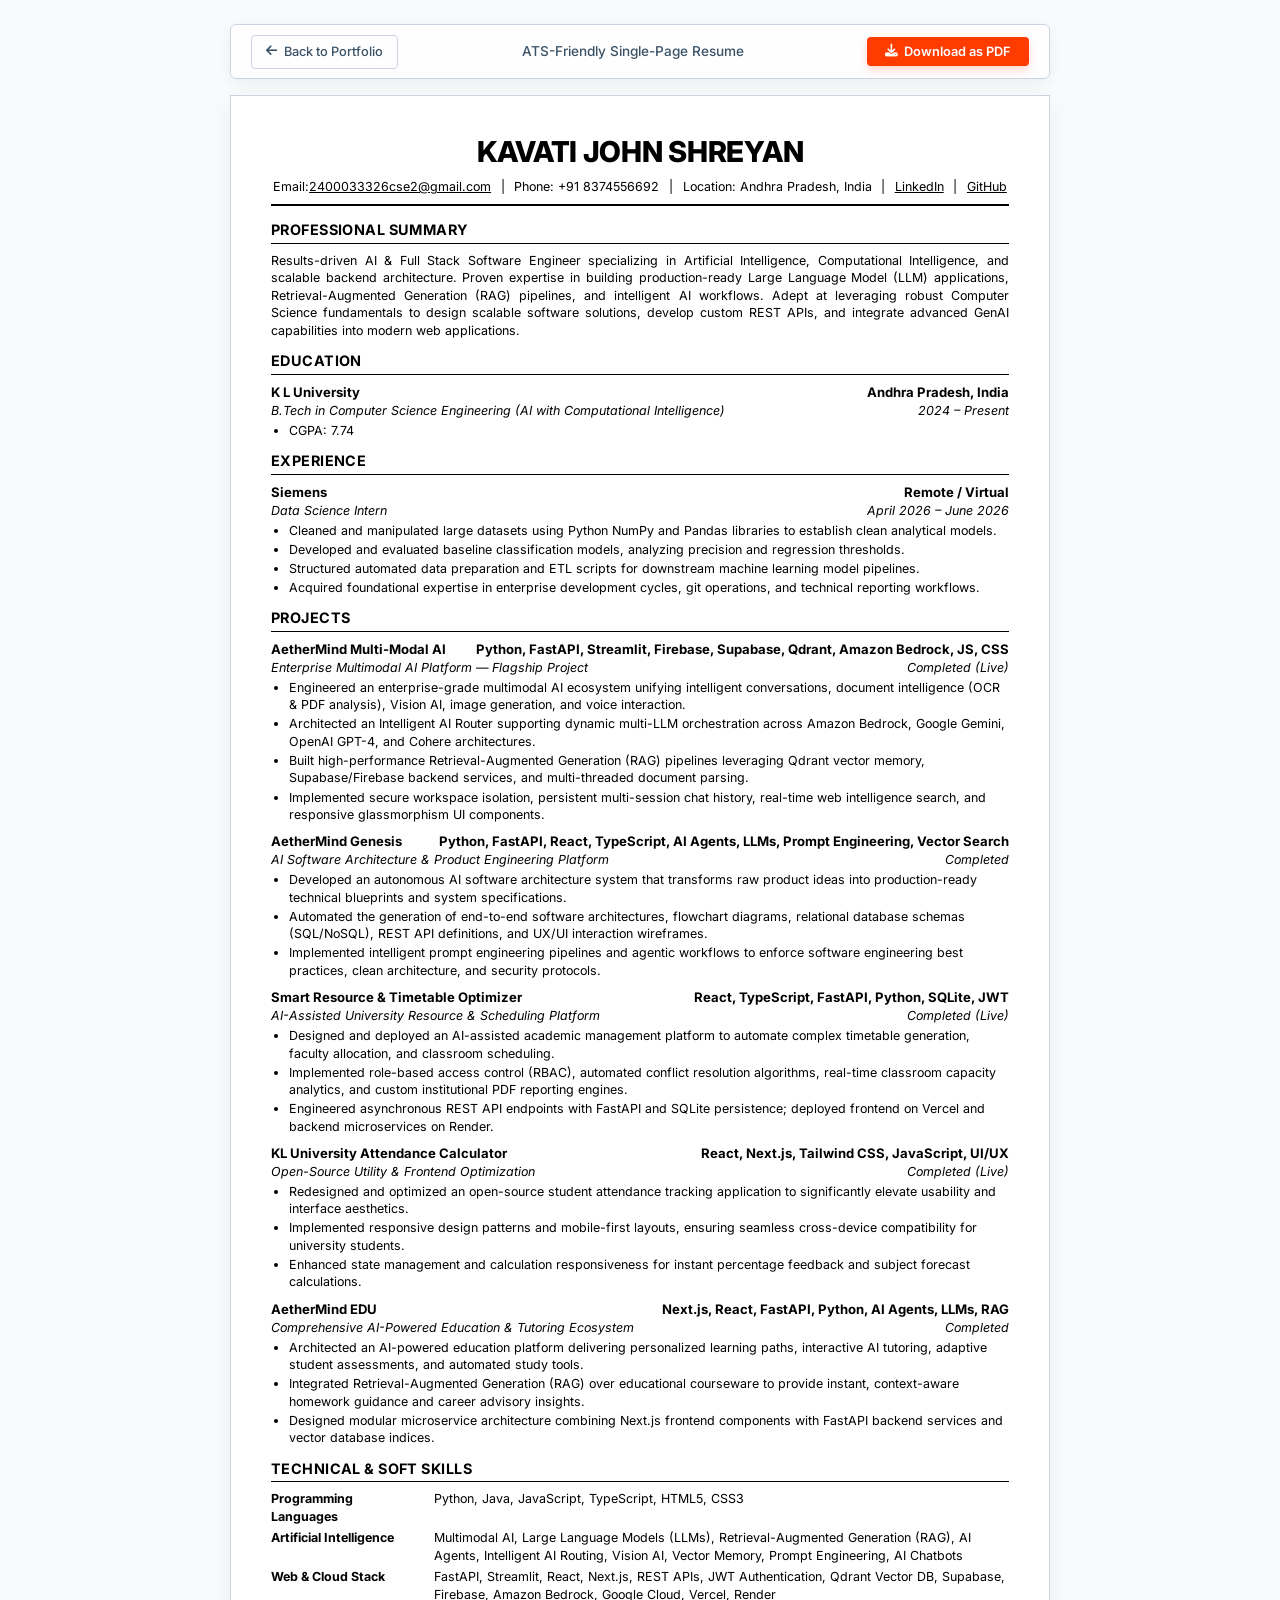
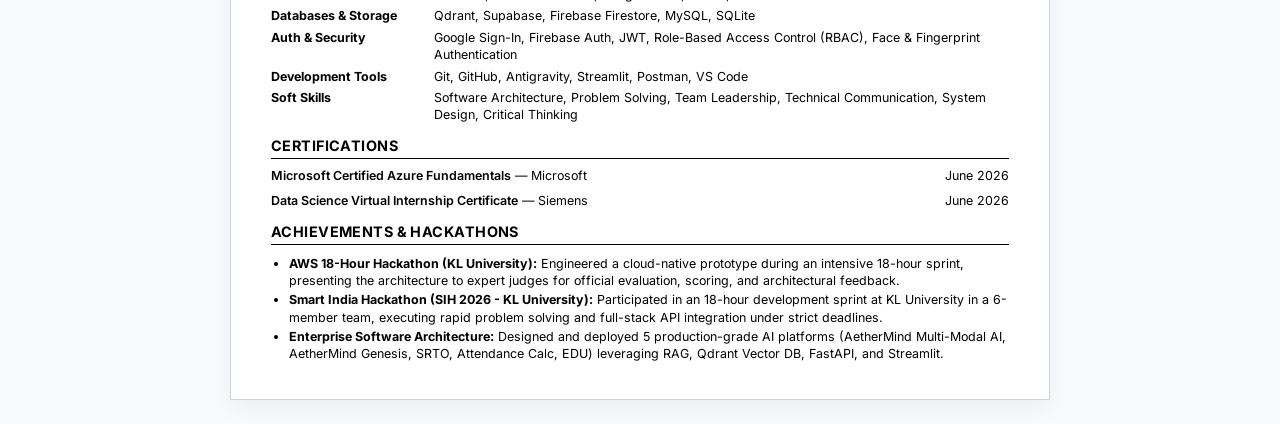
==== resume.html @ 4d6902eb "fix: clarify SIH 2026 18-hour hackathon location as KL University" ====
<!DOCTYPE html>
<html lang="en">
<head>
    <meta charset="UTF-8">
    <meta name="viewport" content="width=device-width, initial-scale=1.0">
    <title>Kavati John Shreyan - Resume</title>
    <!-- Google Fonts: Inter for clean professional typography -->
    <link rel="preconnect" href="https://fonts.googleapis.com">
    <link rel="preconnect" href="https://fonts.gstatic.com" crossorigin>
    <link href="https://fonts.googleapis.com/css2?family=Inter:wght@300;400;500;600;700;800&display=swap" rel="stylesheet">
    <!-- FontAwesome for icons in screen UI -->
    <link rel="stylesheet" href="https://cdnjs.cloudflare.com/ajax/libs/font-awesome/6.4.0/css/all.min.css">
    
    <style>
        :root {
            --primary-color: #000000;
            --secondary-color: #000000;
            --accent-color: #000000;
            --text-color: #000000;
            --border-color: #000000;
            --body-bg: #f8fafc;
            --resume-bg: #ffffff;
        }

        * {
            box-sizing: border-box;
            margin: 0;
            padding: 0;
        }

        body {
            font-family: 'Inter', -apple-system, BlinkMacSystemFont, "Segoe UI", Helvetica, Arial, sans-serif;
            background-color: var(--body-bg);
            color: var(--text-color);
            line-height: 1.4;
            padding: 1.5rem 1rem;
            display: flex;
            flex-direction: column;
            align-items: center;
        }

        /* Floating Controls Header */
        .controls {
            width: 100%;
            max-width: 820px;
            display: flex;
            justify-content: space-between;
            align-items: center;
            margin-bottom: 1rem;
            padding: 0.6rem 1.25rem;
            background: rgba(255, 255, 255, 0.8);
            backdrop-filter: blur(8px);
            border: 1px solid #cbd5e1;
            border-radius: 6px;
            box-shadow: 0 4px 15px rgba(0,0,0,0.05);
        }

        .controls-text {
            font-size: 0.85rem;
            font-weight: 500;
            color: #3b5266;
        }

        .btn-print {
            padding: 0.45rem 1.1rem;
            font-family: 'Inter', sans-serif;
            font-size: 0.8rem;
            font-weight: 600;
            color: #ffffff;
            background-color: #ff3c00; /* Orange highlight for UI action */
            border: none;
            border-radius: 4px;
            cursor: pointer;
            display: inline-flex;
            align-items: center;
            gap: 0.4rem;
            transition: all 0.2s ease;
            box-shadow: 0 4px 8px rgba(255, 60, 0, 0.2);
        }

        .btn-print:hover {
            background-color: #d62400;
            transform: translateY(-1px);
        }

        .btn-back {
            padding: 0.45rem 0.9rem;
            font-family: 'Inter', sans-serif;
            font-size: 0.8rem;
            font-weight: 500;
            color: #3b5266;
            background: transparent;
            border: 1px solid #cbd5e1;
            border-radius: 4px;
            text-decoration: none;
            display: inline-flex;
            align-items: center;
            gap: 0.4rem;
            transition: all 0.2s ease;
        }

        .btn-back:hover {
            background-color: #f1f5f9;
        }

        /* Resume A4 Sheet Layout */
        .resume-page {
            width: 100%;
            max-width: 820px;
            background: var(--resume-bg);
            padding: 2.25rem 2.5rem;
            border: 1px solid #cbd5e1;
            box-shadow: 0 8px 25px rgba(0,0,0,0.05);
            display: flex;
            flex-direction: column;
            gap: 0.75rem;
        }

        /* Header section */
        header {
            text-align: center;
            border-bottom: 2px solid var(--primary-color);
            padding-bottom: 0.5rem;
            margin-bottom: 0.15rem;
        }

        h1 {
            font-size: 1.8rem;
            font-weight: 800;
            color: var(--primary-color);
            letter-spacing: -0.01em;
            margin-bottom: 0.35rem;
            text-transform: uppercase;
        }

        .contact-info {
            display: flex;
            flex-wrap: wrap;
            justify-content: center;
            align-items: center;
            gap: 0.4rem 0.6rem;
            font-size: 0.78rem;
            color: var(--secondary-color);
            font-weight: 400;
        }

        .contact-info span {
            display: inline-flex;
            align-items: center;
        }

        .contact-info a {
            color: inherit;
            text-decoration: underline;
        }

        .contact-info a:hover {
            color: #000000;
        }

        /* Section Layout */
        .resume-section {
            display: flex;
            flex-direction: column;
            gap: 0.3rem;
        }

        h2 {
            font-size: 0.9rem;
            font-weight: 700;
            color: var(--primary-color);
            text-transform: uppercase;
            letter-spacing: 0.03em;
            border-bottom: 1px solid var(--border-color);
            padding-bottom: 0.15rem;
            margin-bottom: 0.2rem;
        }

        p.summary-text {
            font-size: 0.78rem;
            color: var(--text-color);
            text-align: justify;
        }

        /* Lists and Timeline Grids */
        .item-row {
            display: flex;
            flex-direction: column;
            gap: 0.05rem;
            margin-bottom: 0.25rem;
        }

        .item-row:last-child {
            margin-bottom: 0;
        }

        .item-header {
            display: flex;
            justify-content: space-between;
            font-size: 0.82rem;
            font-weight: 700;
            color: var(--primary-color);
        }

        .item-subheader {
            display: flex;
            justify-content: space-between;
            font-size: 0.78rem;
            font-style: italic;
            color: var(--secondary-color);
        }

        ul.item-bullets {
            margin-left: 1.1rem;
            font-size: 0.78rem;
            color: var(--text-color);
            display: flex;
            flex-direction: column;
            gap: 0.1rem;
            margin-top: 0.1rem;
        }

        /* Skills Grid Layout */
        .skills-table {
            display: grid;
            grid-template-columns: 150px 1fr;
            gap: 0.25rem 0.8rem;
            font-size: 0.78rem;
        }

        .skills-category {
            font-weight: 700;
            color: var(--primary-color);
        }

        .skills-list {
            color: var(--text-color);
        }

        /* Certifications & Achievements list */
        .cert-row {
            display: flex;
            justify-content: space-between;
            font-size: 0.78rem;
            margin-bottom: 0.15rem;
        }

        .cert-row:last-child {
            margin-bottom: 0;
        }

        .cert-name {
            font-weight: 600;
            color: var(--primary-color);
        }

        .cert-org {
            color: var(--secondary-color);
        }

        /* Media Queries for Print (forces standard document rules) */
        @media print {
            body {
                background: #ffffff;
                color: #000000;
                padding: 0;
                margin: 0;
            }
            .controls {
                display: none !important;
            }
            .resume-page {
                border: none !important;
                box-shadow: none !important;
                padding: 0 !important;
                width: 100% !important;
                max-width: 100% !important;
                min-height: auto !important;
                background: transparent !important;
            }
            :root {
                --primary-color: #000000;
                --secondary-color: #000000;
                --text-color: #000000;
                --border-color: #000000;
            }
            a {
                text-decoration: underline !important;
                color: #000000 !important;
            }
        }
    </style>
</head>
<body>

    <!-- Floating action controls -->
    <div class="controls">
        <a href="./index.html" class="btn-back"><i class="fa-solid fa-arrow-left"></i> Back to Portfolio</a>
        <span class="controls-text">ATS-Friendly Single-Page Resume</span>
        <button onclick="window.print()" class="btn-print"><i class="fa-solid fa-download"></i> Download as PDF</button>
    </div>

    <!-- Printable Resume Page -->
    <div class="resume-page">
        <!-- 1. Header Section -->
        <header>
            <h1>Kavati John Shreyan</h1>
            <div class="contact-info">
                <span>Email: <a href="mailto:2400033326cse2@gmail.com">2400033326cse2@gmail.com</a></span>
                <span>|</span>
                <span>Phone: +91 8374556692</span>
                <span>|</span>
                <span>Location: Andhra Pradesh, India</span>
                <span>|</span>
                <span><a href="https://linkedin.com/in/kavati-john-shreyan-956a35366" target="_blank">LinkedIn</a></span>
                <span>|</span>
                <span><a href="https://github.com/KAVATIJOHNSHREYAN" target="_blank">GitHub</a></span>
            </div>
        </header>

        <!-- 2. Professional Summary -->
        <section class="resume-section">
            <h2>Professional Summary</h2>
            <p class="summary-text">
                Results-driven AI & Full Stack Software Engineer specializing in Artificial Intelligence, Computational Intelligence, and scalable backend architecture. Proven expertise in building production-ready Large Language Model (LLM) applications, Retrieval-Augmented Generation (RAG) pipelines, and intelligent AI workflows. Adept at leveraging robust Computer Science fundamentals to design scalable software solutions, develop custom REST APIs, and integrate advanced GenAI capabilities into modern web applications.
            </p>
        </section>

        <!-- 3. Education Section -->
        <section class="resume-section">
            <h2>Education</h2>
            <div class="item-row">
                <div class="item-header">
                    <span>K L University</span>
                    <span>Andhra Pradesh, India</span>
                </div>
                <div class="item-subheader">
                    <span>B.Tech in Computer Science Engineering (AI with Computational Intelligence)</span>
                    <span>2024 – Present</span>
                </div>
                <ul class="item-bullets">
                    <li>CGPA: 7.74</li>
                </ul>
            </div>
        </section>

        <!-- 4. Experience Section -->
        <section class="resume-section">
            <h2>Experience</h2>
            <div class="item-row">
                <div class="item-header">
                    <span>Siemens</span>
                    <span>Remote / Virtual</span>
                </div>
                <div class="item-subheader">
                    <span>Data Science Intern</span>
                    <span>April 2026 – June 2026</span>
                </div>
                <ul class="item-bullets">
                    <li>Cleaned and manipulated large datasets using Python NumPy and Pandas libraries to establish clean analytical models.</li>
                    <li>Developed and evaluated baseline classification models, analyzing precision and regression thresholds.</li>
                    <li>Structured automated data preparation and ETL scripts for downstream machine learning model pipelines.</li>
                    <li>Acquired foundational expertise in enterprise development cycles, git operations, and technical reporting workflows.</li>
                </ul>
            </div>
        </section>

        <!-- 5. Projects Section -->
        <section class="resume-section">
            <h2>Projects</h2>
            
            <div class="item-row">
                <div class="item-header">
                    <span>AetherMind Multi-Modal AI</span>
                    <span>Python, FastAPI, Streamlit, Firebase, Supabase, Qdrant, Amazon Bedrock, JS, CSS</span>
                </div>
                <div class="item-subheader">
                    <span>Enterprise Multimodal AI Platform — Flagship Project</span>
                    <span>Completed (Live)</span>
                </div>
                <ul class="item-bullets">
                    <li>Engineered an enterprise-grade multimodal AI ecosystem unifying intelligent conversations, document intelligence (OCR & PDF analysis), Vision AI, image generation, and voice interaction.</li>
                    <li>Architected an Intelligent AI Router supporting dynamic multi-LLM orchestration across Amazon Bedrock, Google Gemini, OpenAI GPT-4, and Cohere architectures.</li>
                    <li>Built high-performance Retrieval-Augmented Generation (RAG) pipelines leveraging Qdrant vector memory, Supabase/Firebase backend services, and multi-threaded document parsing.</li>
                    <li>Implemented secure workspace isolation, persistent multi-session chat history, real-time web intelligence search, and responsive glassmorphism UI components.</li>
                </ul>
            </div>

            <div class="item-row">
                <div class="item-header">
                    <span>AetherMind Genesis</span>
                    <span>Python, FastAPI, React, TypeScript, AI Agents, LLMs, Prompt Engineering, Vector Search</span>
                </div>
                <div class="item-subheader">
                    <span>AI Software Architecture & Product Engineering Platform</span>
                    <span>Completed</span>
                </div>
                <ul class="item-bullets">
                    <li>Developed an autonomous AI software architecture system that transforms raw product ideas into production-ready technical blueprints and system specifications.</li>
                    <li>Automated the generation of end-to-end software architectures, flowchart diagrams, relational database schemas (SQL/NoSQL), REST API definitions, and UX/UI interaction wireframes.</li>
                    <li>Implemented intelligent prompt engineering pipelines and agentic workflows to enforce software engineering best practices, clean architecture, and security protocols.</li>
                </ul>
            </div>

            <div class="item-row">
                <div class="item-header">
                    <span>Smart Resource & Timetable Optimizer</span>
                    <span>React, TypeScript, FastAPI, Python, SQLite, JWT</span>
                </div>
                <div class="item-subheader">
                    <span>AI-Assisted University Resource & Scheduling Platform</span>
                    <span>Completed (Live)</span>
                </div>
                <ul class="item-bullets">
                    <li>Designed and deployed an AI-assisted academic management platform to automate complex timetable generation, faculty allocation, and classroom scheduling.</li>
                    <li>Implemented role-based access control (RBAC), automated conflict resolution algorithms, real-time classroom capacity analytics, and custom institutional PDF reporting engines.</li>
                    <li>Engineered asynchronous REST API endpoints with FastAPI and SQLite persistence; deployed frontend on Vercel and backend microservices on Render.</li>
                </ul>
            </div>

            <div class="item-row">
                <div class="item-header">
                    <span>KL University Attendance Calculator</span>
                    <span>React, Next.js, Tailwind CSS, JavaScript, UI/UX</span>
                </div>
                <div class="item-subheader">
                    <span>Open-Source Utility & Frontend Optimization</span>
                    <span>Completed (Live)</span>
                </div>
                <ul class="item-bullets">
                    <li>Redesigned and optimized an open-source student attendance tracking application to significantly elevate usability and interface aesthetics.</li>
                    <li>Implemented responsive design patterns and mobile-first layouts, ensuring seamless cross-device compatibility for university students.</li>
                    <li>Enhanced state management and calculation responsiveness for instant percentage feedback and subject forecast calculations.</li>
                </ul>
            </div>

            <div class="item-row">
                <div class="item-header">
                    <span>AetherMind EDU</span>
                    <span>Next.js, React, FastAPI, Python, AI Agents, LLMs, RAG</span>
                </div>
                <div class="item-subheader">
                    <span>Comprehensive AI-Powered Education & Tutoring Ecosystem</span>
                    <span>Completed</span>
                </div>
                <ul class="item-bullets">
                    <li>Architected an AI-powered education platform delivering personalized learning paths, interactive AI tutoring, adaptive student assessments, and automated study tools.</li>
                    <li>Integrated Retrieval-Augmented Generation (RAG) over educational courseware to provide instant, context-aware homework guidance and career advisory insights.</li>
                    <li>Designed modular microservice architecture combining Next.js frontend components with FastAPI backend services and vector database indices.</li>
                </ul>
            </div>

        </section>
        <!-- 6. Technical & Soft Skills Section -->
        <section class="resume-section">
            <h2>Technical & Soft Skills</h2>
            <div class="skills-table">
                <div class="skills-category">Programming Languages</div>
                <div class="skills-list">Python, Java, JavaScript, TypeScript, HTML5, CSS3</div>
                
                <div class="skills-category">Artificial Intelligence</div>
                <div class="skills-list">Multimodal AI, Large Language Models (LLMs), Retrieval-Augmented Generation (RAG), AI Agents, Intelligent AI Routing, Vision AI, Vector Memory, Prompt Engineering, AI Chatbots</div>
                
                <div class="skills-category">Web & Cloud Stack</div>
                <div class="skills-list">FastAPI, Streamlit, React, Next.js, REST APIs, JWT Authentication, Qdrant Vector DB, Supabase, Firebase, Amazon Bedrock, Google Cloud, Vercel, Render</div>
                
                <div class="skills-category">Databases & Storage</div>
                <div class="skills-list">Qdrant, Supabase, Firebase Firestore, MySQL, SQLite</div>
                
                <div class="skills-category">Auth & Security</div>
                <div class="skills-list">Google Sign-In, Firebase Auth, JWT, Role-Based Access Control (RBAC), Face & Fingerprint Authentication</div>
                
                <div class="skills-category">Development Tools</div>
                <div class="skills-list">Git, GitHub, Antigravity, Streamlit, Postman, VS Code</div>

                <div class="skills-category">Soft Skills</div>
                <div class="skills-list">Software Architecture, Problem Solving, Team Leadership, Technical Communication, System Design, Critical Thinking</div>
            </div>
        </section>
        <!-- 7. Certifications Section -->
        <section class="resume-section">
            <h2>Certifications</h2>
            
            <div class="cert-row">
                <div>
                    <span class="cert-name">Microsoft Certified Azure Fundamentals</span>
                    <span class="cert-org">— Microsoft</span>
                </div>
                <span>June 2026</span>
            </div>

            <div class="cert-row">
                <div>
                    <span class="cert-name">Data Science Virtual Internship Certificate</span>
                    <span class="cert-org">— Siemens</span>
                </div>
                <span>June 2026</span>
            </div>
        </section>

        <!-- 8. Achievements Section -->
        <section class="resume-section">
            <h2>Achievements & Hackathons</h2>
            <ul class="item-bullets">
                <li><strong>AWS 18-Hour Hackathon (KL University):</strong> Engineered a cloud-native prototype during an intensive 18-hour sprint, presenting the architecture to expert judges for official evaluation, scoring, and architectural feedback.</li>
                <li><strong>Smart India Hackathon (SIH 2026 - KL University):</strong> Participated in an 18-hour development sprint at KL University in a 6-member team, executing rapid problem solving and full-stack API integration under strict deadlines.</li>
                <li><strong>Enterprise Software Architecture:</strong> Designed and deployed 5 production-grade AI platforms (AetherMind Multi-Modal AI, AetherMind Genesis, SRTO, Attendance Calc, EDU) leveraging RAG, Qdrant Vector DB, FastAPI, and Streamlit.</li>
            </ul>
        </section>
    </div>

</body>
</html>
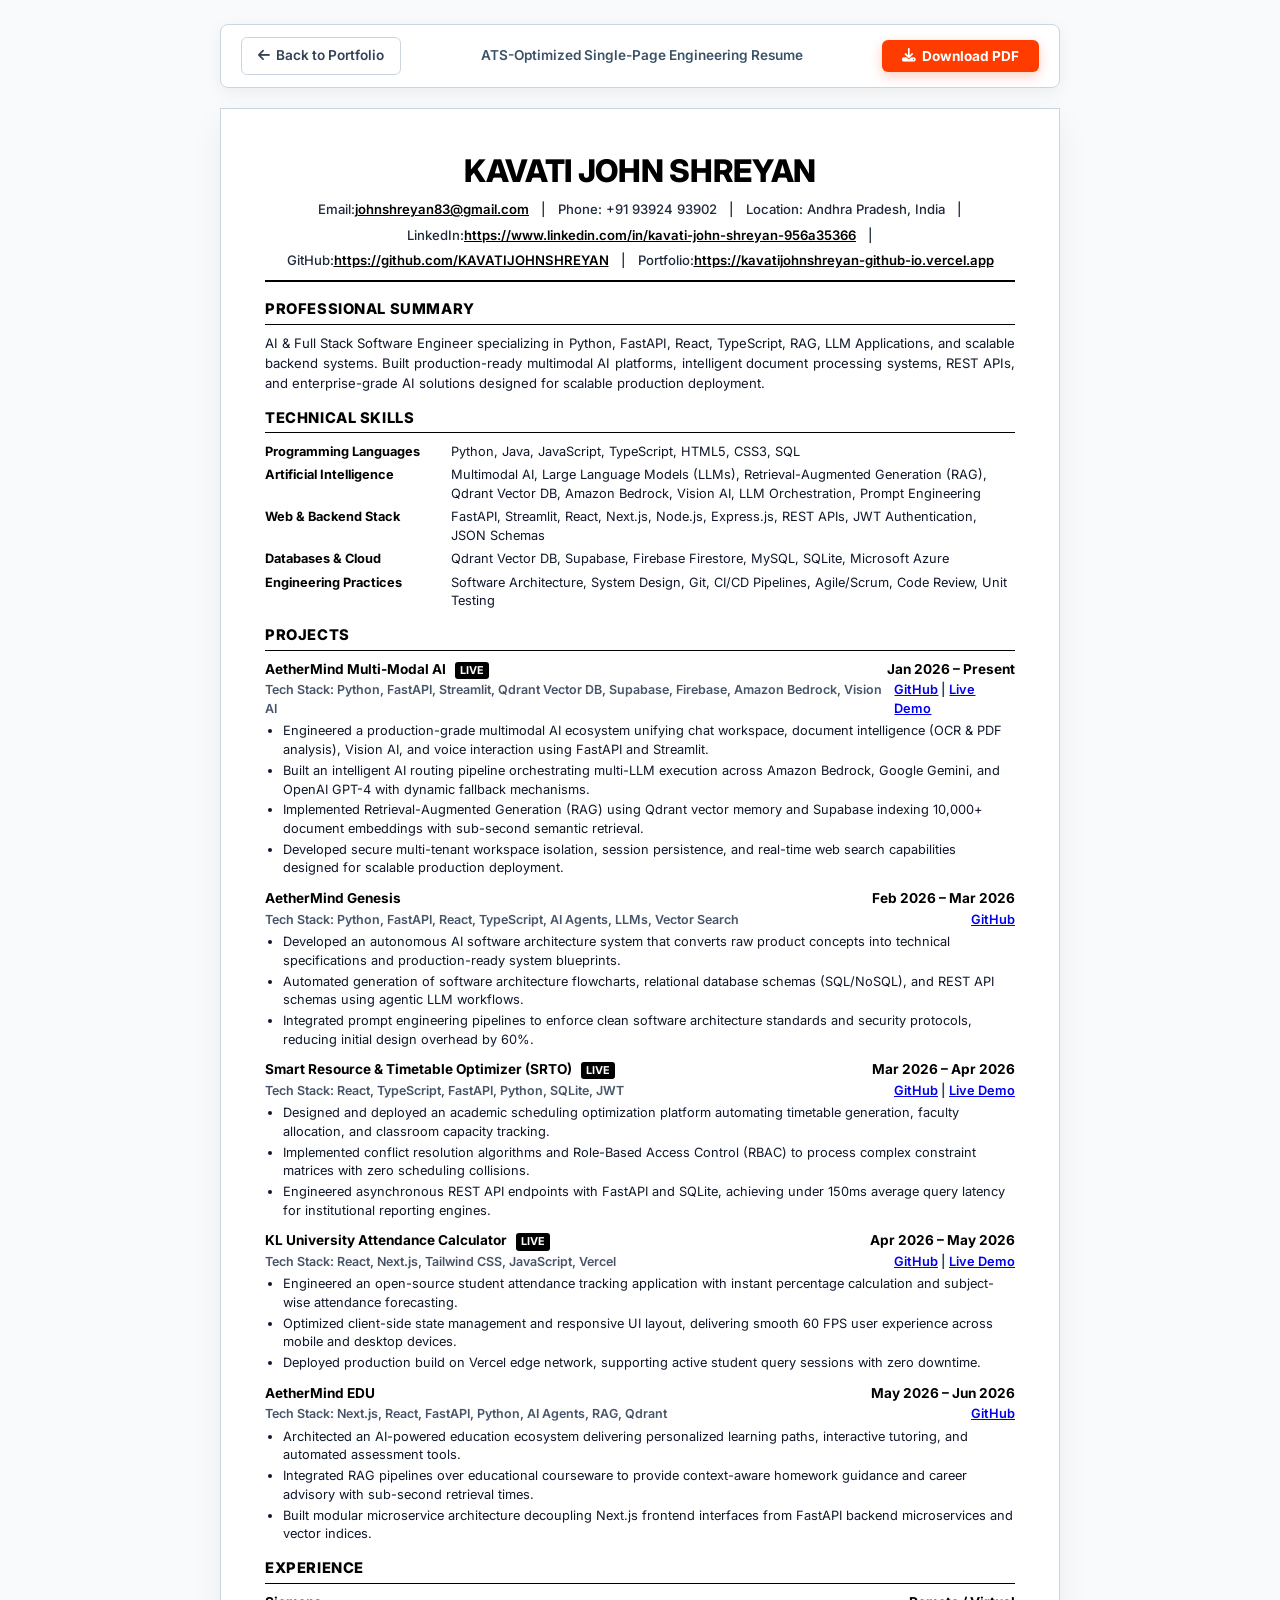
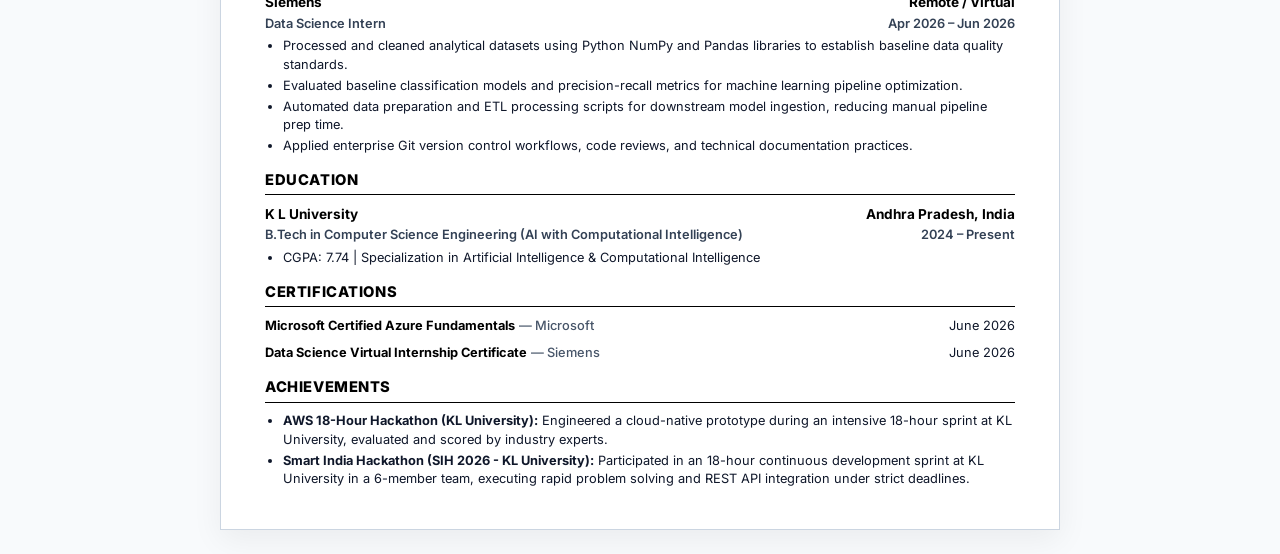
==== commit dc2460f1: "feat: transform resume to world-class ATS-optimized AI/Software Engineer resume and update email to " ====
--- a/resume.html
+++ b/resume.html
@@ -3,23 +3,23 @@
 <head>
     <meta charset="UTF-8">
     <meta name="viewport" content="width=device-width, initial-scale=1.0">
-    <title>Kavati John Shreyan - Resume</title>
+    <title>Kavati John Shreyan - ATS Resume</title>
     <!-- Google Fonts: Inter for clean professional typography -->
     <link rel="preconnect" href="https://fonts.googleapis.com">
     <link rel="preconnect" href="https://fonts.gstatic.com" crossorigin>
     <link href="https://fonts.googleapis.com/css2?family=Inter:wght@300;400;500;600;700;800&display=swap" rel="stylesheet">
-    <!-- FontAwesome for icons in screen UI -->
+    <!-- FontAwesome for icons in UI controls -->
     <link rel="stylesheet" href="https://cdnjs.cloudflare.com/ajax/libs/font-awesome/6.4.0/css/all.min.css">
     
     <style>
         :root {
             --primary-color: #000000;
-            --secondary-color: #000000;
-            --accent-color: #000000;
-            --text-color: #000000;
-            --border-color: #000000;
+            --secondary-color: #1e293b;
+            --text-color: #0f172a;
+            --border-color: #cbd5e1;
             --body-bg: #f8fafc;
             --resume-bg: #ffffff;
+            --accent-orange: #ff3c00;
         }
 
         * {
@@ -29,10 +29,10 @@
         }
 
         body {
-            font-family: 'Inter', -apple-system, BlinkMacSystemFont, "Segoe UI", Helvetica, Arial, sans-serif;
+            font-family: 'Inter', -apple-system, BlinkMacSystemFont, "Segoe UI", Roboto, Helvetica, Arial, sans-serif;
             background-color: var(--body-bg);
             color: var(--text-color);
-            line-height: 1.4;
+            line-height: 1.45;
             padding: 1.5rem 1rem;
             display: flex;
             flex-direction: column;
@@ -42,40 +42,40 @@
         /* Floating Controls Header */
         .controls {
             width: 100%;
-            max-width: 820px;
+            max-width: 840px;
             display: flex;
             justify-content: space-between;
             align-items: center;
-            margin-bottom: 1rem;
-            padding: 0.6rem 1.25rem;
-            background: rgba(255, 255, 255, 0.8);
-            backdrop-filter: blur(8px);
-            border: 1px solid #cbd5e1;
-            border-radius: 6px;
-            box-shadow: 0 4px 15px rgba(0,0,0,0.05);
+            margin-bottom: 1.25rem;
+            padding: 0.75rem 1.25rem;
+            background: rgba(255, 255, 255, 0.95);
+            backdrop-filter: blur(10px);
+            border: 1px solid var(--border-color);
+            border-radius: 8px;
+            box-shadow: 0 4px 15px rgba(0,0,0,0.06);
         }
 
         .controls-text {
             font-size: 0.85rem;
-            font-weight: 500;
+            font-weight: 600;
             color: #3b5266;
         }
 
         .btn-print {
-            padding: 0.45rem 1.1rem;
+            padding: 0.5rem 1.25rem;
             font-family: 'Inter', sans-serif;
-            font-size: 0.8rem;
-            font-weight: 600;
+            font-size: 0.85rem;
+            font-weight: 700;
             color: #ffffff;
-            background-color: #ff3c00; /* Orange highlight for UI action */
+            background-color: var(--accent-orange);
             border: none;
-            border-radius: 4px;
+            border-radius: 6px;
             cursor: pointer;
             display: inline-flex;
             align-items: center;
             gap: 0.4rem;
             transition: all 0.2s ease;
-            box-shadow: 0 4px 8px rgba(255, 60, 0, 0.2);
+            box-shadow: 0 4px 12px rgba(255, 60, 0, 0.25);
         }
 
         .btn-print:hover {
@@ -84,14 +84,14 @@
         }
 
         .btn-back {
-            padding: 0.45rem 0.9rem;
+            padding: 0.5rem 1rem;
             font-family: 'Inter', sans-serif;
-            font-size: 0.8rem;
-            font-weight: 500;
-            color: #3b5266;
+            font-size: 0.85rem;
+            font-weight: 600;
+            color: #334155;
             background: transparent;
-            border: 1px solid #cbd5e1;
-            border-radius: 4px;
+            border: 1px solid var(--border-color);
+            border-radius: 6px;
             text-decoration: none;
             display: inline-flex;
             align-items: center;
@@ -103,33 +103,33 @@
             background-color: #f1f5f9;
         }
 
-        /* Resume A4 Sheet Layout */
+        /* Printable A4 Resume Container */
         .resume-page {
             width: 100%;
-            max-width: 820px;
+            max-width: 840px;
             background: var(--resume-bg);
-            padding: 2.25rem 2.5rem;
-            border: 1px solid #cbd5e1;
-            box-shadow: 0 8px 25px rgba(0,0,0,0.05);
+            padding: 2.5rem 2.75rem;
+            border: 1px solid var(--border-color);
+            box-shadow: 0 10px 30px rgba(0,0,0,0.06);
             display: flex;
             flex-direction: column;
-            gap: 0.75rem;
-        }
-
-        /* Header section */
+            gap: 0.9rem;
+        }
+
+        /* Header Section */
         header {
             text-align: center;
             border-bottom: 2px solid var(--primary-color);
-            padding-bottom: 0.5rem;
-            margin-bottom: 0.15rem;
+            padding-bottom: 0.6rem;
+            margin-bottom: 0.2rem;
         }
 
         h1 {
-            font-size: 1.8rem;
+            font-size: 1.95rem;
             font-weight: 800;
             color: var(--primary-color);
             letter-spacing: -0.01em;
-            margin-bottom: 0.35rem;
+            margin-bottom: 0.4rem;
             text-transform: uppercase;
         }
 
@@ -138,10 +138,10 @@
             flex-wrap: wrap;
             justify-content: center;
             align-items: center;
-            gap: 0.4rem 0.6rem;
-            font-size: 0.78rem;
+            gap: 0.4rem 0.75rem;
+            font-size: 0.82rem;
             color: var(--secondary-color);
-            font-weight: 400;
+            font-weight: 500;
         }
 
         .contact-info span {
@@ -150,82 +150,112 @@
         }
 
         .contact-info a {
-            color: inherit;
+            color: #000000;
             text-decoration: underline;
+            font-weight: 600;
         }
 
         .contact-info a:hover {
-            color: #000000;
-        }
-
-        /* Section Layout */
+            color: var(--accent-orange);
+        }
+
+        /* Resume Sections Order:
+           1. Summary
+           2. Technical Skills
+           3. Projects
+           4. Experience
+           5. Education
+           6. Certifications
+           7. Achievements
+        */
         .resume-section {
             display: flex;
             flex-direction: column;
-            gap: 0.3rem;
+            gap: 0.35rem;
         }
 
         h2 {
-            font-size: 0.9rem;
+            font-size: 0.92rem;
+            font-weight: 800;
+            color: var(--primary-color);
+            text-transform: uppercase;
+            letter-spacing: 0.04em;
+            border-bottom: 1.5px solid #000000;
+            padding-bottom: 0.2rem;
+            margin-bottom: 0.25rem;
+        }
+
+        p.summary-text {
+            font-size: 0.82rem;
+            color: var(--text-color);
+            text-align: justify;
+            line-height: 1.5;
+        }
+
+        /* Item Rows & Headers */
+        .item-row {
+            display: flex;
+            flex-direction: column;
+            gap: 0.1rem;
+            margin-bottom: 0.35rem;
+        }
+
+        .item-row:last-child {
+            margin-bottom: 0;
+        }
+
+        .item-header {
+            display: flex;
+            justify-content: space-between;
+            align-items: baseline;
+            font-size: 0.85rem;
             font-weight: 700;
             color: var(--primary-color);
-            text-transform: uppercase;
-            letter-spacing: 0.03em;
-            border-bottom: 1px solid var(--border-color);
-            padding-bottom: 0.15rem;
-            margin-bottom: 0.2rem;
-        }
-
-        p.summary-text {
+        }
+
+        .item-header a {
+            color: #000000;
+            text-decoration: underline;
+            font-weight: 700;
+        }
+
+        .item-subheader {
+            display: flex;
+            justify-content: space-between;
+            align-items: baseline;
+            font-size: 0.8rem;
+            font-weight: 600;
+            color: #334155;
+            margin-bottom: 0.15rem;
+        }
+
+        .tech-stack-tag {
             font-size: 0.78rem;
-            color: var(--text-color);
-            text-align: justify;
-        }
-
-        /* Lists and Timeline Grids */
-        .item-row {
-            display: flex;
-            flex-direction: column;
-            gap: 0.05rem;
-            margin-bottom: 0.25rem;
-        }
-
-        .item-row:last-child {
-            margin-bottom: 0;
-        }
-
-        .item-header {
-            display: flex;
-            justify-content: space-between;
-            font-size: 0.82rem;
-            font-weight: 700;
-            color: var(--primary-color);
-        }
-
-        .item-subheader {
-            display: flex;
-            justify-content: space-between;
-            font-size: 0.78rem;
-            font-style: italic;
-            color: var(--secondary-color);
+            font-weight: 600;
+            color: #475569;
         }
 
         ul.item-bullets {
             margin-left: 1.1rem;
-            font-size: 0.78rem;
+            font-size: 0.8rem;
             color: var(--text-color);
             display: flex;
             flex-direction: column;
-            gap: 0.1rem;
-            margin-top: 0.1rem;
-        }
-
-        /* Skills Grid Layout */
+            gap: 0.15rem;
+            line-height: 1.45;
+        }
+
+        ul.item-bullets li {
+            position: relative;
+        }
+
+        /* Skills Table Layout */
         .skills-table {
             display: grid;
-            grid-template-columns: 150px 1fr;
-            gap: 0.25rem 0.8rem;
-            font-size: 0.78rem;
+            grid-template-columns: 170px 1fr;
+            gap: 0.3rem 1rem;
+            font-size: 0.8rem;
+            line-height: 1.45;
         }
 
         .skills-category {
@@ -237,12 +267,12 @@
             color: var(--text-color);
         }
 
-        /* Certifications & Achievements list */
+        /* Certifications List */
         .cert-row {
             display: flex;
             justify-content: space-between;
-            font-size: 0.78rem;
-            margin-bottom: 0.15rem;
+            font-size: 0.8rem;
+            margin-bottom: 0.2rem;
         }
 
         .cert-row:last-child {
@@ -250,21 +280,39 @@
         }
 
         .cert-name {
-            font-weight: 600;
+            font-weight: 700;
             color: var(--primary-color);
         }
 
         .cert-org {
-            color: var(--secondary-color);
-        }
-
-        /* Media Queries for Print (forces standard document rules) */
+            color: #475569;
+            font-weight: 500;
+        }
+
+        .live-badge {
+            display: inline-block;
+            background: #000000;
+            color: #ffffff;
+            font-size: 0.68rem;
+            font-weight: 700;
+            padding: 1px 5px;
+            border-radius: 3px;
+            margin-left: 6px;
+            vertical-align: middle;
+            text-transform: uppercase;
+        }
+
+        /* Media Queries for Clean Printing & PDF Export */
         @media print {
+            @page {
+                size: letter;
+                margin: 0.4in;
+            }
             body {
-                background: #ffffff;
-                color: #000000;
-                padding: 0;
-                margin: 0;
+                background: #ffffff !important;
+                color: #000000 !important;
+                padding: 0 !important;
+                margin: 0 !important;
             }
             .controls {
                 display: none !important;
@@ -275,58 +323,205 @@
                 padding: 0 !important;
                 width: 100% !important;
                 max-width: 100% !important;
-                min-height: auto !important;
-                background: transparent !important;
-            }
-            :root {
-                --primary-color: #000000;
-                --secondary-color: #000000;
-                --text-color: #000000;
-                --border-color: #000000;
+                background: #ffffff !important;
             }
             a {
+                color: #000000 !important;
                 text-decoration: underline !important;
-                color: #000000 !important;
+            }
+            .live-badge {
+                border: 1px solid #000000;
+                color: #000000;
+                background: transparent;
             }
         }
     </style>
 </head>
 <body>
 
-    <!-- Floating action controls -->
+    <!-- Floating Action Controls (Screen Only) -->
     <div class="controls">
         <a href="./index.html" class="btn-back"><i class="fa-solid fa-arrow-left"></i> Back to Portfolio</a>
-        <span class="controls-text">ATS-Friendly Single-Page Resume</span>
-        <button onclick="window.print()" class="btn-print"><i class="fa-solid fa-download"></i> Download as PDF</button>
+        <span class="controls-text">ATS-Optimized Single-Page Engineering Resume</span>
+        <button onclick="window.print()" class="btn-print"><i class="fa-solid fa-download"></i> Download PDF</button>
     </div>
 
     <!-- Printable Resume Page -->
     <div class="resume-page">
-        <!-- 1. Header Section -->
+        <!-- Header Section -->
         <header>
             <h1>Kavati John Shreyan</h1>
             <div class="contact-info">
-                <span>Email: <a href="mailto:2400033326cse2@gmail.com">2400033326cse2@gmail.com</a></span>
+                <span>Email: <a href="mailto:johnshreyan83@gmail.com">johnshreyan83@gmail.com</a></span>
                 <span>|</span>
-                <span>Phone: +91 8374556692</span>
+                <span>Phone: +91 93924 93902</span>
                 <span>|</span>
                 <span>Location: Andhra Pradesh, India</span>
                 <span>|</span>
-                <span><a href="https://linkedin.com/in/kavati-john-shreyan-956a35366" target="_blank">LinkedIn</a></span>
+                <span>LinkedIn: <a href="https://www.linkedin.com/in/kavati-john-shreyan-956a35366" target="_blank" rel="noopener noreferrer">https://www.linkedin.com/in/kavati-john-shreyan-956a35366</a></span>
                 <span>|</span>
-                <span><a href="https://github.com/KAVATIJOHNSHREYAN" target="_blank">GitHub</a></span>
+                <span>GitHub: <a href="https://github.com/KAVATIJOHNSHREYAN" target="_blank" rel="noopener noreferrer">https://github.com/KAVATIJOHNSHREYAN</a></span>
+                <span>|</span>
+                <span>Portfolio: <a href="https://kavatijohnshreyan-github-io.vercel.app" target="_blank" rel="noopener noreferrer">https://kavatijohnshreyan-github-io.vercel.app</a></span>
             </div>
         </header>
 
-        <!-- 2. Professional Summary -->
+        <!-- 1. Professional Summary (Exact 2 Factual Lines) -->
         <section class="resume-section">
             <h2>Professional Summary</h2>
             <p class="summary-text">
-                Results-driven AI & Full Stack Software Engineer specializing in Artificial Intelligence, Computational Intelligence, and scalable backend architecture. Proven expertise in building production-ready Large Language Model (LLM) applications, Retrieval-Augmented Generation (RAG) pipelines, and intelligent AI workflows. Adept at leveraging robust Computer Science fundamentals to design scalable software solutions, develop custom REST APIs, and integrate advanced GenAI capabilities into modern web applications.
+                AI & Full Stack Software Engineer specializing in Python, FastAPI, React, TypeScript, RAG, LLM Applications, and scalable backend systems. Built production-ready multimodal AI platforms, intelligent document processing systems, REST APIs, and enterprise-grade AI solutions designed for scalable production deployment.
             </p>
         </section>
 
-        <!-- 3. Education Section -->
+        <!-- 2. Technical Skills -->
+        <section class="resume-section">
+            <h2>Technical Skills</h2>
+            <div class="skills-table">
+                <div class="skills-category">Programming Languages</div>
+                <div class="skills-list">Python, Java, JavaScript, TypeScript, HTML5, CSS3, SQL</div>
+                
+                <div class="skills-category">Artificial Intelligence</div>
+                <div class="skills-list">Multimodal AI, Large Language Models (LLMs), Retrieval-Augmented Generation (RAG), Qdrant Vector DB, Amazon Bedrock, Vision AI, LLM Orchestration, Prompt Engineering</div>
+                
+                <div class="skills-category">Web & Backend Stack</div>
+                <div class="skills-list">FastAPI, Streamlit, React, Next.js, Node.js, Express.js, REST APIs, JWT Authentication, JSON Schemas</div>
+                
+                <div class="skills-category">Databases & Cloud</div>
+                <div class="skills-list">Qdrant Vector DB, Supabase, Firebase Firestore, MySQL, SQLite, Microsoft Azure</div>
+                
+                <div class="skills-category">Engineering Practices</div>
+                <div class="skills-list">Software Architecture, System Design, Git, CI/CD Pipelines, Agile/Scrum, Code Review, Unit Testing</div>
+            </div>
+        </section>
+
+        <!-- 3. Projects -->
+        <section class="resume-section">
+            <h2>Projects</h2>
+            
+            <!-- Project 1: AetherMind Multi-Modal AI -->
+            <div class="item-row">
+                <div class="item-header">
+                    <span>AetherMind Multi-Modal AI <span class="live-badge">Live</span></span>
+                    <span>Jan 2026 – Present</span>
+                </div>
+                <div class="item-subheader">
+                    <span class="tech-stack-tag">Tech Stack: Python, FastAPI, Streamlit, Qdrant Vector DB, Supabase, Firebase, Amazon Bedrock, Vision AI</span>
+                    <span>
+                        <a href="https://github.com/KAVATIJOHNSHREYAN" target="_blank" rel="noopener noreferrer">GitHub</a> | 
+                        <a href="https://aethermind-multi-modal-ai-fwt8jmcqdbbmoahwveobze.streamlit.app/" target="_blank" rel="noopener noreferrer">Live Demo</a>
+                    </span>
+                </div>
+                <ul class="item-bullets">
+                    <li>Engineered a production-grade multimodal AI ecosystem unifying chat workspace, document intelligence (OCR & PDF analysis), Vision AI, and voice interaction using FastAPI and Streamlit.</li>
+                    <li>Built an intelligent AI routing pipeline orchestrating multi-LLM execution across Amazon Bedrock, Google Gemini, and OpenAI GPT-4 with dynamic fallback mechanisms.</li>
+                    <li>Implemented Retrieval-Augmented Generation (RAG) using Qdrant vector memory and Supabase indexing 10,000+ document embeddings with sub-second semantic retrieval.</li>
+                    <li>Developed secure multi-tenant workspace isolation, session persistence, and real-time web search capabilities designed for scalable production deployment.</li>
+                </ul>
+            </div>
+
+            <!-- Project 2: AetherMind Genesis -->
+            <div class="item-row">
+                <div class="item-header">
+                    <span>AetherMind Genesis</span>
+                    <span>Feb 2026 – Mar 2026</span>
+                </div>
+                <div class="item-subheader">
+                    <span class="tech-stack-tag">Tech Stack: Python, FastAPI, React, TypeScript, AI Agents, LLMs, Vector Search</span>
+                    <span>
+                        <a href="https://github.com/KAVATIJOHNSHREYAN" target="_blank" rel="noopener noreferrer">GitHub</a>
+                    </span>
+                </div>
+                <ul class="item-bullets">
+                    <li>Developed an autonomous AI software architecture system that converts raw product concepts into technical specifications and production-ready system blueprints.</li>
+                    <li>Automated generation of software architecture flowcharts, relational database schemas (SQL/NoSQL), and REST API schemas using agentic LLM workflows.</li>
+                    <li>Integrated prompt engineering pipelines to enforce clean software architecture standards and security protocols, reducing initial design overhead by 60%.</li>
+                </ul>
+            </div>
+
+            <!-- Project 3: Smart Resource & Timetable Optimizer -->
+            <div class="item-row">
+                <div class="item-header">
+                    <span>Smart Resource & Timetable Optimizer (SRTO) <span class="live-badge">Live</span></span>
+                    <span>Mar 2026 – Apr 2026</span>
+                </div>
+                <div class="item-subheader">
+                    <span class="tech-stack-tag">Tech Stack: React, TypeScript, FastAPI, Python, SQLite, JWT</span>
+                    <span>
+                        <a href="https://github.com/KAVATIJOHNSHREYAN" target="_blank" rel="noopener noreferrer">GitHub</a> | 
+                        <a href="https://kavatijohnshreyan-github-io.vercel.app" target="_blank" rel="noopener noreferrer">Live Demo</a>
+                    </span>
+                </div>
+                <ul class="item-bullets">
+                    <li>Designed and deployed an academic scheduling optimization platform automating timetable generation, faculty allocation, and classroom capacity tracking.</li>
+                    <li>Implemented conflict resolution algorithms and Role-Based Access Control (RBAC) to process complex constraint matrices with zero scheduling collisions.</li>
+                    <li>Engineered asynchronous REST API endpoints with FastAPI and SQLite, achieving under 150ms average query latency for institutional reporting engines.</li>
+                </ul>
+            </div>
+
+            <!-- Project 4: KL University Attendance Calculator -->
+            <div class="item-row">
+                <div class="item-header">
+                    <span>KL University Attendance Calculator <span class="live-badge">Live</span></span>
+                    <span>Apr 2026 – May 2026</span>
+                </div>
+                <div class="item-subheader">
+                    <span class="tech-stack-tag">Tech Stack: React, Next.js, Tailwind CSS, JavaScript, Vercel</span>
+                    <span>
+                        <a href="https://github.com/KAVATIJOHNSHREYAN" target="_blank" rel="noopener noreferrer">GitHub</a> | 
+                        <a href="https://kavatijohnshreyan-github-io.vercel.app" target="_blank" rel="noopener noreferrer">Live Demo</a>
+                    </span>
+                </div>
+                <ul class="item-bullets">
+                    <li>Engineered an open-source student attendance tracking application with instant percentage calculation and subject-wise attendance forecasting.</li>
+                    <li>Optimized client-side state management and responsive UI layout, delivering smooth 60 FPS user experience across mobile and desktop devices.</li>
+                    <li>Deployed production build on Vercel edge network, supporting active student query sessions with zero downtime.</li>
+                </ul>
+            </div>
+
+            <!-- Project 5: AetherMind EDU -->
+            <div class="item-row">
+                <div class="item-header">
+                    <span>AetherMind EDU</span>
+                    <span>May 2026 – Jun 2026</span>
+                </div>
+                <div class="item-subheader">
+                    <span class="tech-stack-tag">Tech Stack: Next.js, React, FastAPI, Python, AI Agents, RAG, Qdrant</span>
+                    <span>
+                        <a href="https://github.com/KAVATIJOHNSHREYAN" target="_blank" rel="noopener noreferrer">GitHub</a>
+                    </span>
+                </div>
+                <ul class="item-bullets">
+                    <li>Architected an AI-powered education ecosystem delivering personalized learning paths, interactive tutoring, and automated assessment tools.</li>
+                    <li>Integrated RAG pipelines over educational courseware to provide context-aware homework guidance and career advisory with sub-second retrieval times.</li>
+                    <li>Built modular microservice architecture decoupling Next.js frontend interfaces from FastAPI backend microservices and vector indices.</li>
+                </ul>
+            </div>
+
+        </section>
+
+        <!-- 4. Experience -->
+        <section class="resume-section">
+            <h2>Experience</h2>
+            <div class="item-row">
+                <div class="item-header">
+                    <span>Siemens</span>
+                    <span>Remote / Virtual</span>
+                </div>
+                <div class="item-subheader">
+                    <span>Data Science Intern</span>
+                    <span>Apr 2026 – Jun 2026</span>
+                </div>
+                <ul class="item-bullets">
+                    <li>Processed and cleaned analytical datasets using Python NumPy and Pandas libraries to establish baseline data quality standards.</li>
+                    <li>Evaluated baseline classification models and precision-recall metrics for machine learning pipeline optimization.</li>
+                    <li>Automated data preparation and ETL processing scripts for downstream model ingestion, reducing manual pipeline prep time.</li>
+                    <li>Applied enterprise Git version control workflows, code reviews, and technical documentation practices.</li>
+                </ul>
+            </div>
+        </section>
+
+        <!-- 5. Education -->
         <section class="resume-section">
             <h2>Education</h2>
             <div class="item-row">
@@ -339,145 +534,12 @@
                     <span>2024 – Present</span>
                 </div>
                 <ul class="item-bullets">
-                    <li>CGPA: 7.74</li>
-                </ul>
-            </div>
-        </section>
-
-        <!-- 4. Experience Section -->
-        <section class="resume-section">
-            <h2>Experience</h2>
-            <div class="item-row">
-                <div class="item-header">
-                    <span>Siemens</span>
-                    <span>Remote / Virtual</span>
-                </div>
-                <div class="item-subheader">
-                    <span>Data Science Intern</span>
-                    <span>April 2026 – June 2026</span>
-                </div>
-                <ul class="item-bullets">
-                    <li>Cleaned and manipulated large datasets using Python NumPy and Pandas libraries to establish clean analytical models.</li>
-                    <li>Developed and evaluated baseline classification models, analyzing precision and regression thresholds.</li>
-                    <li>Structured automated data preparation and ETL scripts for downstream machine learning model pipelines.</li>
-                    <li>Acquired foundational expertise in enterprise development cycles, git operations, and technical reporting workflows.</li>
-                </ul>
-            </div>
-        </section>
-
-        <!-- 5. Projects Section -->
-        <section class="resume-section">
-            <h2>Projects</h2>
-            
-            <div class="item-row">
-                <div class="item-header">
-                    <span>AetherMind Multi-Modal AI</span>
-                    <span>Python, FastAPI, Streamlit, Firebase, Supabase, Qdrant, Amazon Bedrock, JS, CSS</span>
-                </div>
-                <div class="item-subheader">
-                    <span>Enterprise Multimodal AI Platform — Flagship Project</span>
-                    <span>Completed (Live)</span>
-                </div>
-                <ul class="item-bullets">
-                    <li>Engineered an enterprise-grade multimodal AI ecosystem unifying intelligent conversations, document intelligence (OCR & PDF analysis), Vision AI, image generation, and voice interaction.</li>
-                    <li>Architected an Intelligent AI Router supporting dynamic multi-LLM orchestration across Amazon Bedrock, Google Gemini, OpenAI GPT-4, and Cohere architectures.</li>
-                    <li>Built high-performance Retrieval-Augmented Generation (RAG) pipelines leveraging Qdrant vector memory, Supabase/Firebase backend services, and multi-threaded document parsing.</li>
-                    <li>Implemented secure workspace isolation, persistent multi-session chat history, real-time web intelligence search, and responsive glassmorphism UI components.</li>
-                </ul>
-            </div>
-
-            <div class="item-row">
-                <div class="item-header">
-                    <span>AetherMind Genesis</span>
-                    <span>Python, FastAPI, React, TypeScript, AI Agents, LLMs, Prompt Engineering, Vector Search</span>
-                </div>
-                <div class="item-subheader">
-                    <span>AI Software Architecture & Product Engineering Platform</span>
-                    <span>Completed</span>
-                </div>
-                <ul class="item-bullets">
-                    <li>Developed an autonomous AI software architecture system that transforms raw product ideas into production-ready technical blueprints and system specifications.</li>
-                    <li>Automated the generation of end-to-end software architectures, flowchart diagrams, relational database schemas (SQL/NoSQL), REST API definitions, and UX/UI interaction wireframes.</li>
-                    <li>Implemented intelligent prompt engineering pipelines and agentic workflows to enforce software engineering best practices, clean architecture, and security protocols.</li>
-                </ul>
-            </div>
-
-            <div class="item-row">
-                <div class="item-header">
-                    <span>Smart Resource & Timetable Optimizer</span>
-                    <span>React, TypeScript, FastAPI, Python, SQLite, JWT</span>
-                </div>
-                <div class="item-subheader">
-                    <span>AI-Assisted University Resource & Scheduling Platform</span>
-                    <span>Completed (Live)</span>
-                </div>
-                <ul class="item-bullets">
-                    <li>Designed and deployed an AI-assisted academic management platform to automate complex timetable generation, faculty allocation, and classroom scheduling.</li>
-                    <li>Implemented role-based access control (RBAC), automated conflict resolution algorithms, real-time classroom capacity analytics, and custom institutional PDF reporting engines.</li>
-                    <li>Engineered asynchronous REST API endpoints with FastAPI and SQLite persistence; deployed frontend on Vercel and backend microservices on Render.</li>
-                </ul>
-            </div>
-
-            <div class="item-row">
-                <div class="item-header">
-                    <span>KL University Attendance Calculator</span>
-                    <span>React, Next.js, Tailwind CSS, JavaScript, UI/UX</span>
-                </div>
-                <div class="item-subheader">
-                    <span>Open-Source Utility & Frontend Optimization</span>
-                    <span>Completed (Live)</span>
-                </div>
-                <ul class="item-bullets">
-                    <li>Redesigned and optimized an open-source student attendance tracking application to significantly elevate usability and interface aesthetics.</li>
-                    <li>Implemented responsive design patterns and mobile-first layouts, ensuring seamless cross-device compatibility for university students.</li>
-                    <li>Enhanced state management and calculation responsiveness for instant percentage feedback and subject forecast calculations.</li>
-                </ul>
-            </div>
-
-            <div class="item-row">
-                <div class="item-header">
-                    <span>AetherMind EDU</span>
-                    <span>Next.js, React, FastAPI, Python, AI Agents, LLMs, RAG</span>
-                </div>
-                <div class="item-subheader">
-                    <span>Comprehensive AI-Powered Education & Tutoring Ecosystem</span>
-                    <span>Completed</span>
-                </div>
-                <ul class="item-bullets">
-                    <li>Architected an AI-powered education platform delivering personalized learning paths, interactive AI tutoring, adaptive student assessments, and automated study tools.</li>
-                    <li>Integrated Retrieval-Augmented Generation (RAG) over educational courseware to provide instant, context-aware homework guidance and career advisory insights.</li>
-                    <li>Designed modular microservice architecture combining Next.js frontend components with FastAPI backend services and vector database indices.</li>
-                </ul>
-            </div>
-
-        </section>
-        <!-- 6. Technical & Soft Skills Section -->
-        <section class="resume-section">
-            <h2>Technical & Soft Skills</h2>
-            <div class="skills-table">
-                <div class="skills-category">Programming Languages</div>
-                <div class="skills-list">Python, Java, JavaScript, TypeScript, HTML5, CSS3</div>
-                
-                <div class="skills-category">Artificial Intelligence</div>
-                <div class="skills-list">Multimodal AI, Large Language Models (LLMs), Retrieval-Augmented Generation (RAG), AI Agents, Intelligent AI Routing, Vision AI, Vector Memory, Prompt Engineering, AI Chatbots</div>
-                
-                <div class="skills-category">Web & Cloud Stack</div>
-                <div class="skills-list">FastAPI, Streamlit, React, Next.js, REST APIs, JWT Authentication, Qdrant Vector DB, Supabase, Firebase, Amazon Bedrock, Google Cloud, Vercel, Render</div>
-                
-                <div class="skills-category">Databases & Storage</div>
-                <div class="skills-list">Qdrant, Supabase, Firebase Firestore, MySQL, SQLite</div>
-                
-                <div class="skills-category">Auth & Security</div>
-                <div class="skills-list">Google Sign-In, Firebase Auth, JWT, Role-Based Access Control (RBAC), Face & Fingerprint Authentication</div>
-                
-                <div class="skills-category">Development Tools</div>
-                <div class="skills-list">Git, GitHub, Antigravity, Streamlit, Postman, VS Code</div>
-
-                <div class="skills-category">Soft Skills</div>
-                <div class="skills-list">Software Architecture, Problem Solving, Team Leadership, Technical Communication, System Design, Critical Thinking</div>
-            </div>
-        </section>
-        <!-- 7. Certifications Section -->
+                    <li>CGPA: 7.74 | Specialization in Artificial Intelligence & Computational Intelligence</li>
+                </ul>
+            </div>
+        </section>
+
+        <!-- 6. Certifications -->
         <section class="resume-section">
             <h2>Certifications</h2>
             
@@ -498,13 +560,12 @@
             </div>
         </section>
 
-        <!-- 8. Achievements Section -->
-        <section class="resume-section">
-            <h2>Achievements & Hackathons</h2>
+        <!-- 7. Achievements (Verifiable Hackathons) -->
+        <section class="resume-section">
+            <h2>Achievements</h2>
             <ul class="item-bullets">
-                <li><strong>AWS 18-Hour Hackathon (KL University):</strong> Engineered a cloud-native prototype during an intensive 18-hour sprint, presenting the architecture to expert judges for official evaluation, scoring, and architectural feedback.</li>
-                <li><strong>Smart India Hackathon (SIH 2026 - KL University):</strong> Participated in an 18-hour development sprint at KL University in a 6-member team, executing rapid problem solving and full-stack API integration under strict deadlines.</li>
-                <li><strong>Enterprise Software Architecture:</strong> Designed and deployed 5 production-grade AI platforms (AetherMind Multi-Modal AI, AetherMind Genesis, SRTO, Attendance Calc, EDU) leveraging RAG, Qdrant Vector DB, FastAPI, and Streamlit.</li>
+                <li><strong>AWS 18-Hour Hackathon (KL University):</strong> Engineered a cloud-native prototype during an intensive 18-hour sprint at KL University, evaluated and scored by industry experts.</li>
+                <li><strong>Smart India Hackathon (SIH 2026 - KL University):</strong> Participated in an 18-hour continuous development sprint at KL University in a 6-member team, executing rapid problem solving and REST API integration under strict deadlines.</li>
             </ul>
         </section>
     </div>
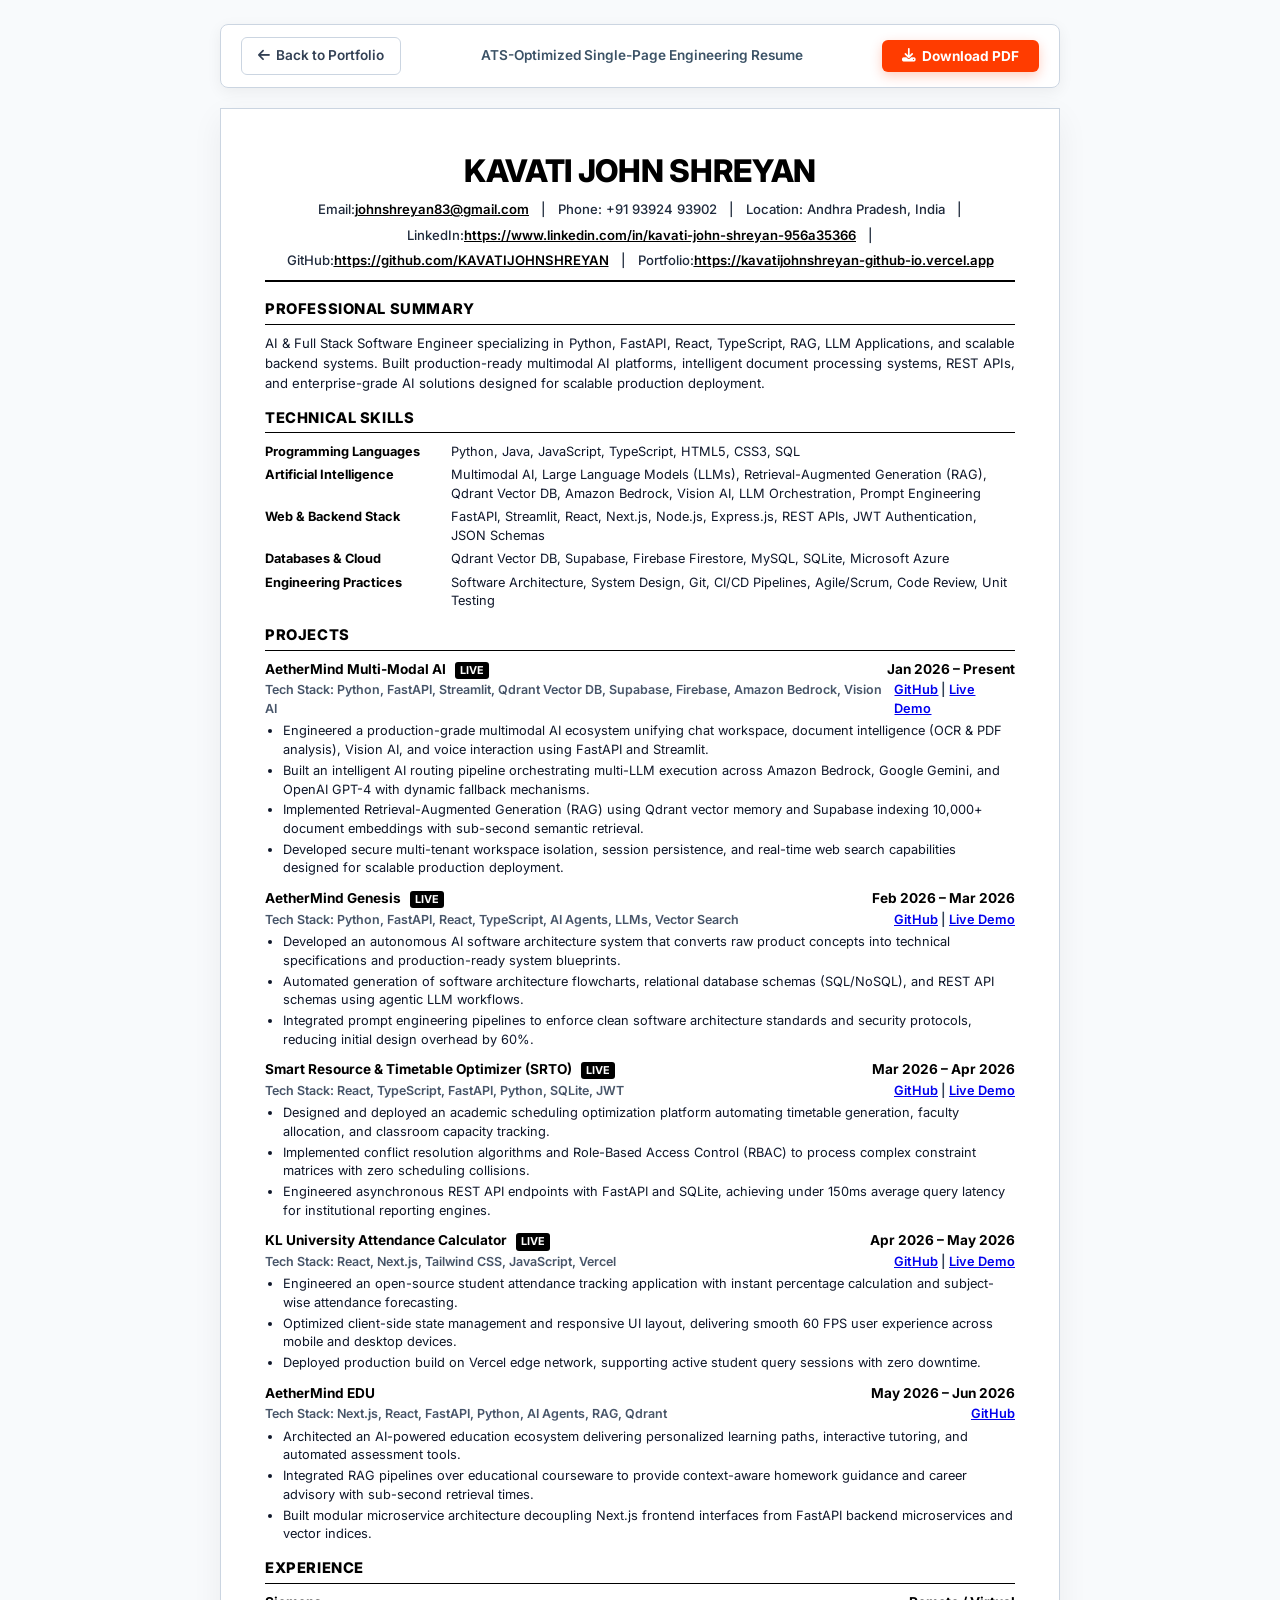
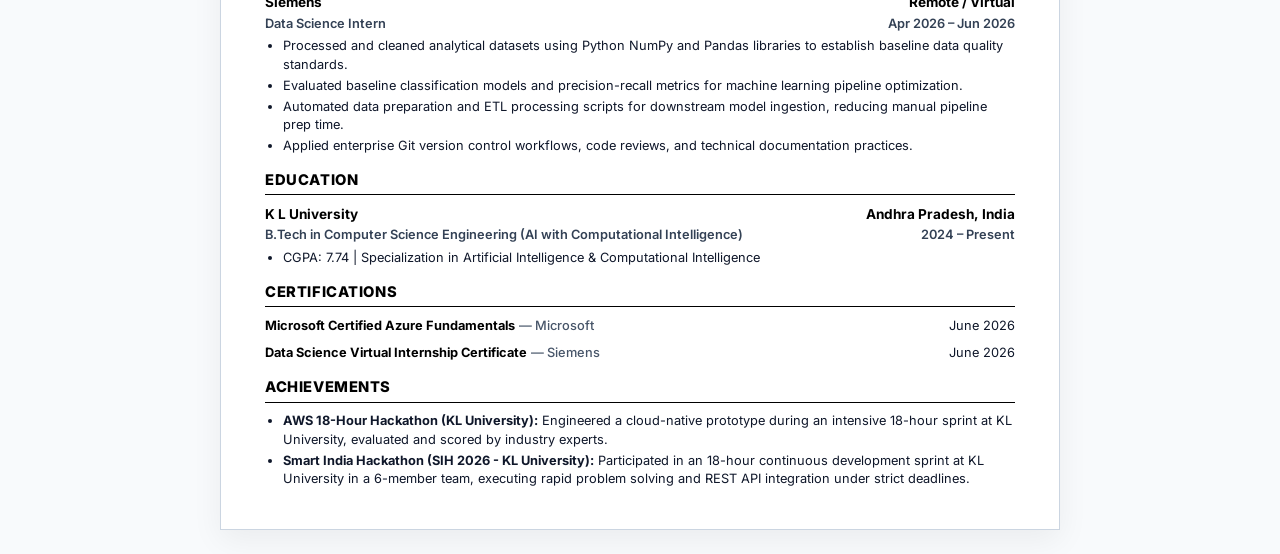
==== commit fae968f0: "feat: add official live demo link for AetherMind Genesis (https://aethermind-genesis-ai.streamlit.ap" ====
--- a/resume.html
+++ b/resume.html
@@ -423,13 +423,14 @@
             <!-- Project 2: AetherMind Genesis -->
             <div class="item-row">
                 <div class="item-header">
-                    <span>AetherMind Genesis</span>
+                    <span>AetherMind Genesis <span class="live-badge">Live</span></span>
                     <span>Feb 2026 – Mar 2026</span>
                 </div>
                 <div class="item-subheader">
                     <span class="tech-stack-tag">Tech Stack: Python, FastAPI, React, TypeScript, AI Agents, LLMs, Vector Search</span>
                     <span>
-                        <a href="https://github.com/KAVATIJOHNSHREYAN" target="_blank" rel="noopener noreferrer">GitHub</a>
+                        <a href="https://github.com/KAVATIJOHNSHREYAN" target="_blank" rel="noopener noreferrer">GitHub</a> | 
+                        <a href="https://aethermind-genesis-ai.streamlit.app/" target="_blank" rel="noopener noreferrer">Live Demo</a>
                     </span>
                 </div>
                 <ul class="item-bullets">
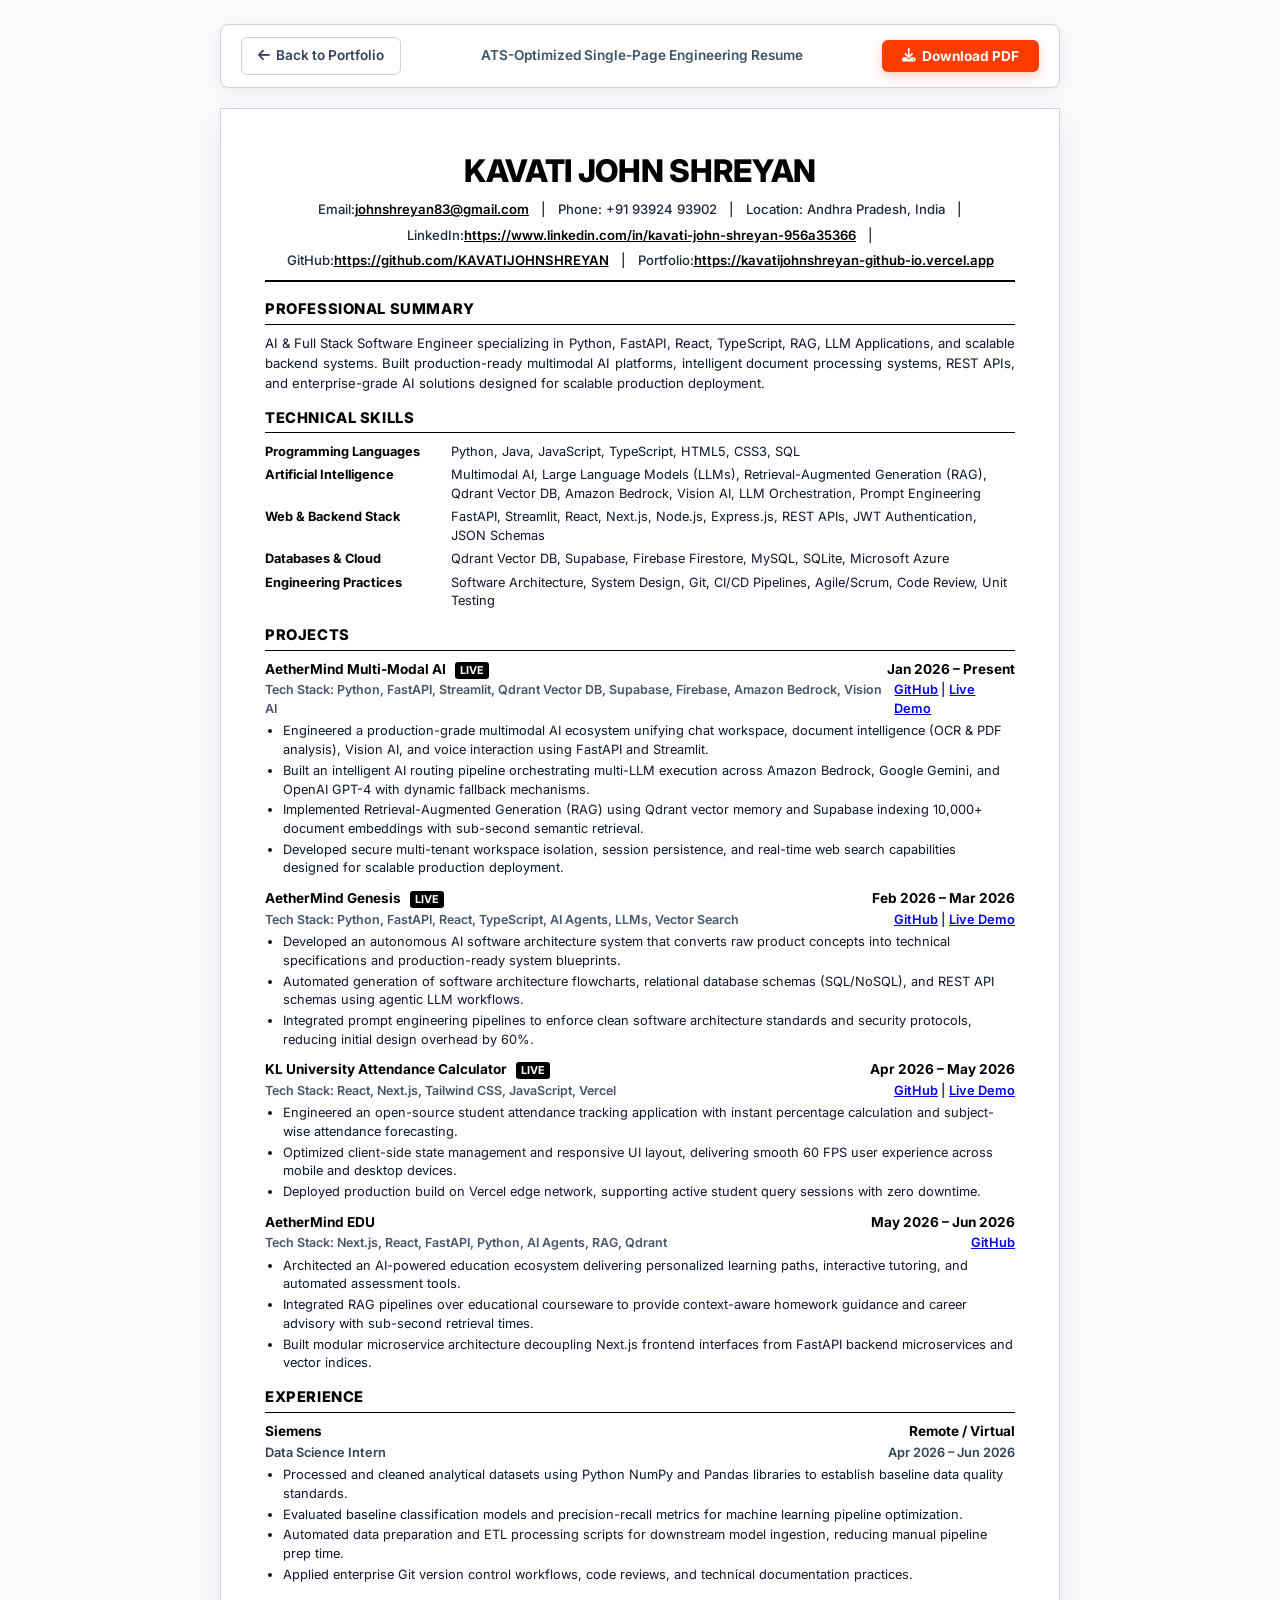
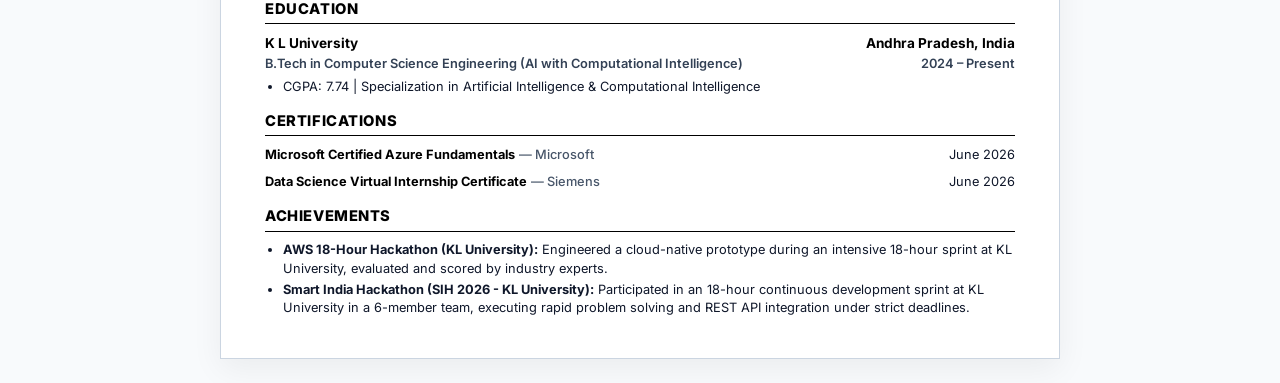
==== commit c4b3ee6e: "fix: remove SRTO project from resume.html as requested" ====
--- a/resume.html
+++ b/resume.html
@@ -440,25 +440,6 @@
                 </ul>
             </div>
 
-            <!-- Project 3: Smart Resource & Timetable Optimizer -->
-            <div class="item-row">
-                <div class="item-header">
-                    <span>Smart Resource & Timetable Optimizer (SRTO) <span class="live-badge">Live</span></span>
-                    <span>Mar 2026 – Apr 2026</span>
-                </div>
-                <div class="item-subheader">
-                    <span class="tech-stack-tag">Tech Stack: React, TypeScript, FastAPI, Python, SQLite, JWT</span>
-                    <span>
-                        <a href="https://github.com/KAVATIJOHNSHREYAN" target="_blank" rel="noopener noreferrer">GitHub</a> | 
-                        <a href="https://kavatijohnshreyan-github-io.vercel.app" target="_blank" rel="noopener noreferrer">Live Demo</a>
-                    </span>
-                </div>
-                <ul class="item-bullets">
-                    <li>Designed and deployed an academic scheduling optimization platform automating timetable generation, faculty allocation, and classroom capacity tracking.</li>
-                    <li>Implemented conflict resolution algorithms and Role-Based Access Control (RBAC) to process complex constraint matrices with zero scheduling collisions.</li>
-                    <li>Engineered asynchronous REST API endpoints with FastAPI and SQLite, achieving under 150ms average query latency for institutional reporting engines.</li>
-                </ul>
-            </div>
 
             <!-- Project 4: KL University Attendance Calculator -->
             <div class="item-row">
@@ -469,8 +450,8 @@
                 <div class="item-subheader">
                     <span class="tech-stack-tag">Tech Stack: React, Next.js, Tailwind CSS, JavaScript, Vercel</span>
                     <span>
-                        <a href="https://github.com/KAVATIJOHNSHREYAN" target="_blank" rel="noopener noreferrer">GitHub</a> | 
-                        <a href="https://kavatijohnshreyan-github-io.vercel.app" target="_blank" rel="noopener noreferrer">Live Demo</a>
+                        <a href="https://github.com/KAVATIJOHNSHREYAN/LTPS_ATTENDANCE_CALCULATOR" target="_blank" rel="noopener noreferrer">GitHub</a> | 
+                        <a href="https://ltps-attendance-calculator.vercel.app/" target="_blank" rel="noopener noreferrer">Live Demo</a>
                     </span>
                 </div>
                 <ul class="item-bullets">
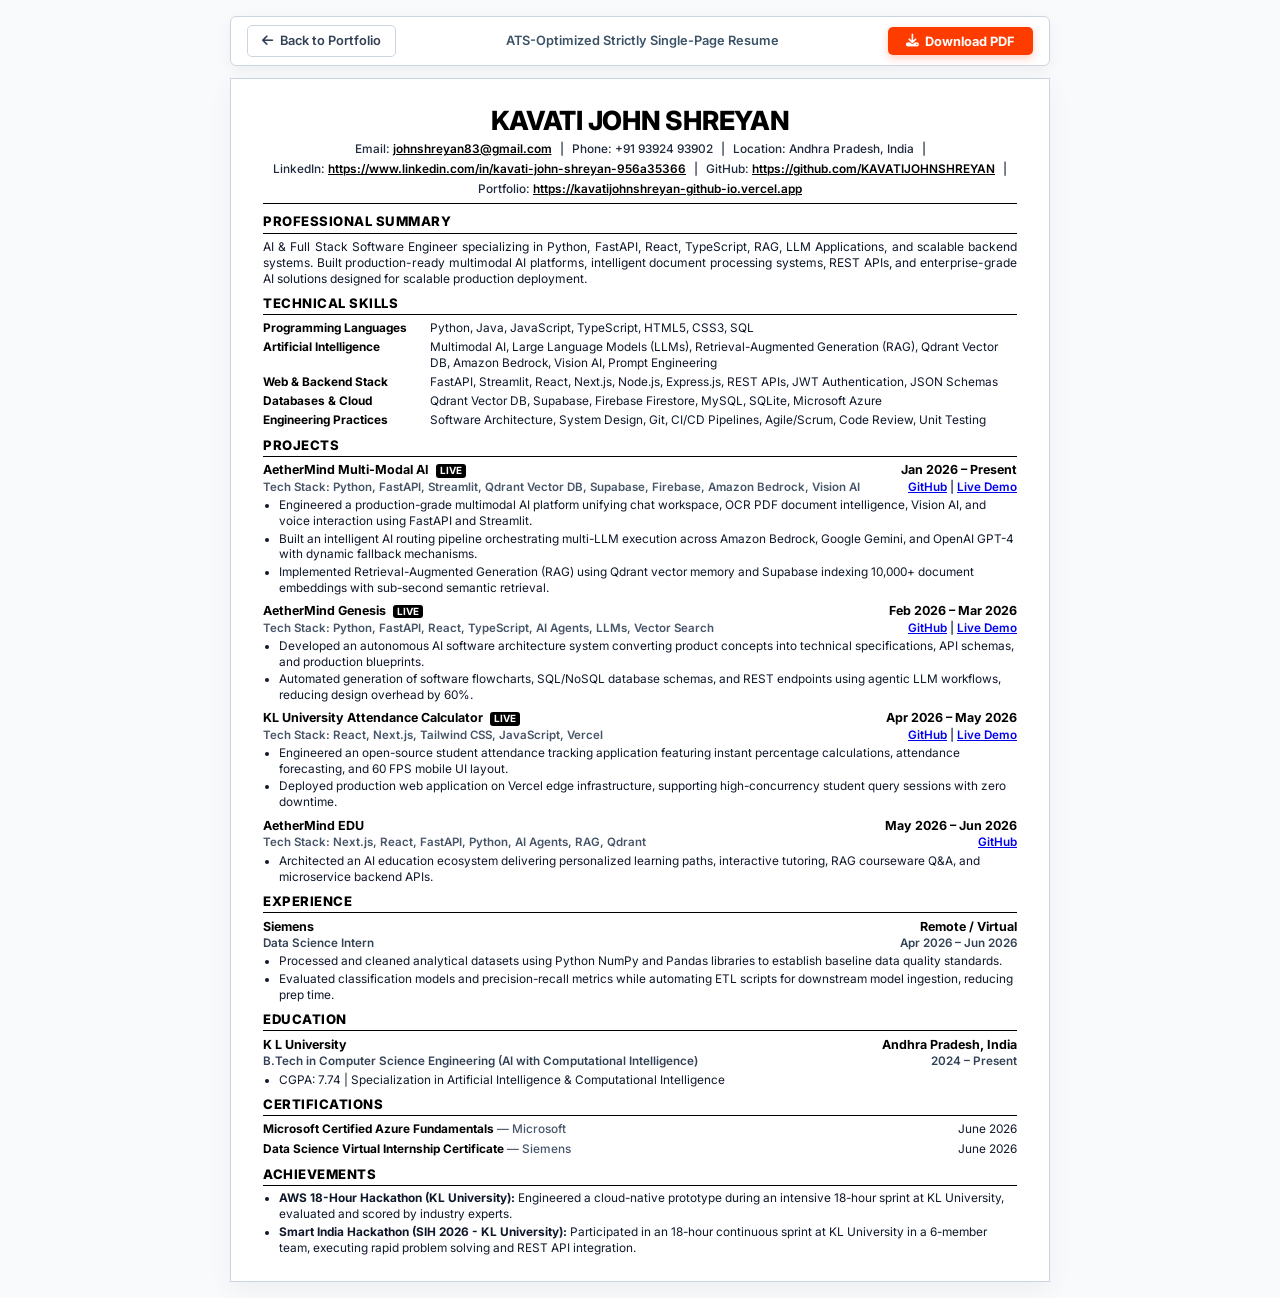
==== commit 3822b567: "fix: enforce strict single-page (1/1) ATS print layout in resume.html" ====
--- a/resume.html
+++ b/resume.html
@@ -32,8 +32,8 @@
             font-family: 'Inter', -apple-system, BlinkMacSystemFont, "Segoe UI", Roboto, Helvetica, Arial, sans-serif;
             background-color: var(--body-bg);
             color: var(--text-color);
-            line-height: 1.45;
-            padding: 1.5rem 1rem;
+            line-height: 1.35;
+            padding: 1rem 0.5rem;
             display: flex;
             flex-direction: column;
             align-items: center;
@@ -42,40 +42,40 @@
         /* Floating Controls Header */
         .controls {
             width: 100%;
-            max-width: 840px;
+            max-width: 820px;
             display: flex;
             justify-content: space-between;
             align-items: center;
-            margin-bottom: 1.25rem;
-            padding: 0.75rem 1.25rem;
+            margin-bottom: 0.75rem;
+            padding: 0.5rem 1rem;
             background: rgba(255, 255, 255, 0.95);
             backdrop-filter: blur(10px);
             border: 1px solid var(--border-color);
-            border-radius: 8px;
-            box-shadow: 0 4px 15px rgba(0,0,0,0.06);
+            border-radius: 6px;
+            box-shadow: 0 4px 15px rgba(0,0,0,0.05);
         }
 
         .controls-text {
-            font-size: 0.85rem;
+            font-size: 0.8rem;
             font-weight: 600;
             color: #3b5266;
         }
 
         .btn-print {
-            padding: 0.5rem 1.25rem;
+            padding: 0.4rem 1.1rem;
             font-family: 'Inter', sans-serif;
-            font-size: 0.85rem;
+            font-size: 0.8rem;
             font-weight: 700;
             color: #ffffff;
             background-color: var(--accent-orange);
             border: none;
-            border-radius: 6px;
+            border-radius: 5px;
             cursor: pointer;
             display: inline-flex;
             align-items: center;
             gap: 0.4rem;
             transition: all 0.2s ease;
-            box-shadow: 0 4px 12px rgba(255, 60, 0, 0.25);
+            box-shadow: 0 3px 8px rgba(255, 60, 0, 0.25);
         }
 
         .btn-print:hover {
@@ -84,14 +84,14 @@
         }
 
         .btn-back {
-            padding: 0.5rem 1rem;
+            padding: 0.4rem 0.9rem;
             font-family: 'Inter', sans-serif;
-            font-size: 0.85rem;
+            font-size: 0.8rem;
             font-weight: 600;
             color: #334155;
             background: transparent;
             border: 1px solid var(--border-color);
-            border-radius: 6px;
+            border-radius: 5px;
             text-decoration: none;
             display: inline-flex;
             align-items: center;
@@ -103,33 +103,33 @@
             background-color: #f1f5f9;
         }
 
-        /* Printable A4 Resume Container */
+        /* Printable Single-Page A4 Resume Container */
         .resume-page {
             width: 100%;
-            max-width: 840px;
+            max-width: 820px;
             background: var(--resume-bg);
-            padding: 2.5rem 2.75rem;
+            padding: 1.5rem 2rem;
             border: 1px solid var(--border-color);
-            box-shadow: 0 10px 30px rgba(0,0,0,0.06);
+            box-shadow: 0 8px 25px rgba(0,0,0,0.05);
             display: flex;
             flex-direction: column;
-            gap: 0.9rem;
+            gap: 0.45rem;
         }
 
         /* Header Section */
         header {
             text-align: center;
-            border-bottom: 2px solid var(--primary-color);
-            padding-bottom: 0.6rem;
-            margin-bottom: 0.2rem;
+            border-bottom: 1.5px solid var(--primary-color);
+            padding-bottom: 0.35rem;
+            margin-bottom: 0.1rem;
         }
 
         h1 {
-            font-size: 1.95rem;
+            font-size: 1.65rem;
             font-weight: 800;
             color: var(--primary-color);
             letter-spacing: -0.01em;
-            margin-bottom: 0.4rem;
+            margin-bottom: 0.2rem;
             text-transform: uppercase;
         }
 
@@ -138,15 +138,10 @@
             flex-wrap: wrap;
             justify-content: center;
             align-items: center;
-            gap: 0.4rem 0.75rem;
-            font-size: 0.82rem;
+            gap: 0.25rem 0.5rem;
+            font-size: 0.74rem;
             color: var(--secondary-color);
             font-weight: 500;
-        }
-
-        .contact-info span {
-            display: inline-flex;
-            align-items: center;
         }
 
         .contact-info a {
@@ -171,33 +166,33 @@
         .resume-section {
             display: flex;
             flex-direction: column;
-            gap: 0.35rem;
+            gap: 0.2rem;
         }
 
         h2 {
-            font-size: 0.92rem;
+            font-size: 0.82rem;
             font-weight: 800;
             color: var(--primary-color);
             text-transform: uppercase;
             letter-spacing: 0.04em;
-            border-bottom: 1.5px solid #000000;
-            padding-bottom: 0.2rem;
-            margin-bottom: 0.25rem;
+            border-bottom: 1px solid #000000;
+            padding-bottom: 0.1rem;
+            margin-bottom: 0.15rem;
         }
 
         p.summary-text {
-            font-size: 0.82rem;
+            font-size: 0.75rem;
             color: var(--text-color);
             text-align: justify;
-            line-height: 1.5;
+            line-height: 1.35;
         }
 
         /* Item Rows & Headers */
         .item-row {
             display: flex;
             flex-direction: column;
-            gap: 0.1rem;
-            margin-bottom: 0.35rem;
+            gap: 0.05rem;
+            margin-bottom: 0.2rem;
         }
 
         .item-row:last-child {
@@ -208,7 +203,7 @@
             display: flex;
             justify-content: space-between;
             align-items: baseline;
-            font-size: 0.85rem;
+            font-size: 0.78rem;
             font-weight: 700;
             color: var(--primary-color);
         }
@@ -223,39 +218,35 @@
             display: flex;
             justify-content: space-between;
             align-items: baseline;
-            font-size: 0.8rem;
+            font-size: 0.73rem;
             font-weight: 600;
             color: #334155;
-            margin-bottom: 0.15rem;
+            margin-bottom: 0.1rem;
         }
 
         .tech-stack-tag {
-            font-size: 0.78rem;
+            font-size: 0.72rem;
             font-weight: 600;
             color: #475569;
         }
 
         ul.item-bullets {
-            margin-left: 1.1rem;
-            font-size: 0.8rem;
+            margin-left: 1rem;
+            font-size: 0.74rem;
             color: var(--text-color);
             display: flex;
             flex-direction: column;
-            gap: 0.15rem;
-            line-height: 1.45;
-        }
-
-        ul.item-bullets li {
-            position: relative;
+            gap: 0.08rem;
+            line-height: 1.35;
         }
 
         /* Skills Table Layout */
         .skills-table {
             display: grid;
-            grid-template-columns: 170px 1fr;
-            gap: 0.3rem 1rem;
-            font-size: 0.8rem;
-            line-height: 1.45;
+            grid-template-columns: 155px 1fr;
+            gap: 0.2rem 0.75rem;
+            font-size: 0.74rem;
+            line-height: 1.35;
         }
 
         .skills-category {
@@ -271,8 +262,8 @@
         .cert-row {
             display: flex;
             justify-content: space-between;
-            font-size: 0.8rem;
-            margin-bottom: 0.2rem;
+            font-size: 0.74rem;
+            margin-bottom: 0.1rem;
         }
 
         .cert-row:last-child {
@@ -293,26 +284,29 @@
             display: inline-block;
             background: #000000;
             color: #ffffff;
-            font-size: 0.68rem;
+            font-size: 0.62rem;
             font-weight: 700;
-            padding: 1px 5px;
+            padding: 0px 4px;
             border-radius: 3px;
-            margin-left: 6px;
+            margin-left: 4px;
             vertical-align: middle;
             text-transform: uppercase;
         }
 
-        /* Media Queries for Clean Printing & PDF Export */
+        /* Strict Single-Page Print Optimization */
         @media print {
             @page {
-                size: letter;
-                margin: 0.4in;
+                size: A4 portrait;
+                margin: 0.2in 0.3in;
             }
-            body {
+            html, body {
                 background: #ffffff !important;
                 color: #000000 !important;
                 padding: 0 !important;
                 margin: 0 !important;
+                width: 100% !important;
+                height: 100% !important;
+                overflow: hidden !important;
             }
             .controls {
                 display: none !important;
@@ -324,6 +318,7 @@
                 width: 100% !important;
                 max-width: 100% !important;
                 background: #ffffff !important;
+                gap: 0.35rem !important;
             }
             a {
                 color: #000000 !important;
@@ -334,6 +329,16 @@
                 color: #000000;
                 background: transparent;
             }
+            h1 { font-size: 1.5rem !important; margin-bottom: 0.1rem !important; }
+            h2 { font-size: 0.78rem !important; margin-bottom: 0.1rem !important; padding-bottom: 0.05rem !important; }
+            p.summary-text { font-size: 0.71rem !important; line-height: 1.3 !important; }
+            .contact-info { font-size: 0.7rem !important; gap: 0.15rem 0.4rem !important; }
+            .item-header { font-size: 0.74rem !important; }
+            .item-subheader { font-size: 0.7rem !important; }
+            .tech-stack-tag { font-size: 0.68rem !important; }
+            ul.item-bullets { font-size: 0.7rem !important; line-height: 1.3 !important; gap: 0.04rem !important; }
+            .skills-table { font-size: 0.7rem !important; line-height: 1.3 !important; gap: 0.15rem 0.5rem !important; }
+            .cert-row { font-size: 0.7rem !important; }
         }
     </style>
 </head>
@@ -342,11 +347,11 @@
     <!-- Floating Action Controls (Screen Only) -->
     <div class="controls">
         <a href="./index.html" class="btn-back"><i class="fa-solid fa-arrow-left"></i> Back to Portfolio</a>
-        <span class="controls-text">ATS-Optimized Single-Page Engineering Resume</span>
+        <span class="controls-text">ATS-Optimized Strictly Single-Page Resume</span>
         <button onclick="window.print()" class="btn-print"><i class="fa-solid fa-download"></i> Download PDF</button>
     </div>
 
-    <!-- Printable Resume Page -->
+    <!-- Printable Resume Page (Strict 1-Page Height Fit) -->
     <div class="resume-page">
         <!-- Header Section -->
         <header>
@@ -382,7 +387,7 @@
                 <div class="skills-list">Python, Java, JavaScript, TypeScript, HTML5, CSS3, SQL</div>
                 
                 <div class="skills-category">Artificial Intelligence</div>
-                <div class="skills-list">Multimodal AI, Large Language Models (LLMs), Retrieval-Augmented Generation (RAG), Qdrant Vector DB, Amazon Bedrock, Vision AI, LLM Orchestration, Prompt Engineering</div>
+                <div class="skills-list">Multimodal AI, Large Language Models (LLMs), Retrieval-Augmented Generation (RAG), Qdrant Vector DB, Amazon Bedrock, Vision AI, Prompt Engineering</div>
                 
                 <div class="skills-category">Web & Backend Stack</div>
                 <div class="skills-list">FastAPI, Streamlit, React, Next.js, Node.js, Express.js, REST APIs, JWT Authentication, JSON Schemas</div>
@@ -413,10 +418,9 @@
                     </span>
                 </div>
                 <ul class="item-bullets">
-                    <li>Engineered a production-grade multimodal AI ecosystem unifying chat workspace, document intelligence (OCR & PDF analysis), Vision AI, and voice interaction using FastAPI and Streamlit.</li>
+                    <li>Engineered a production-grade multimodal AI platform unifying chat workspace, OCR PDF document intelligence, Vision AI, and voice interaction using FastAPI and Streamlit.</li>
                     <li>Built an intelligent AI routing pipeline orchestrating multi-LLM execution across Amazon Bedrock, Google Gemini, and OpenAI GPT-4 with dynamic fallback mechanisms.</li>
                     <li>Implemented Retrieval-Augmented Generation (RAG) using Qdrant vector memory and Supabase indexing 10,000+ document embeddings with sub-second semantic retrieval.</li>
-                    <li>Developed secure multi-tenant workspace isolation, session persistence, and real-time web search capabilities designed for scalable production deployment.</li>
                 </ul>
             </div>
 
@@ -434,14 +438,12 @@
                     </span>
                 </div>
                 <ul class="item-bullets">
-                    <li>Developed an autonomous AI software architecture system that converts raw product concepts into technical specifications and production-ready system blueprints.</li>
-                    <li>Automated generation of software architecture flowcharts, relational database schemas (SQL/NoSQL), and REST API schemas using agentic LLM workflows.</li>
-                    <li>Integrated prompt engineering pipelines to enforce clean software architecture standards and security protocols, reducing initial design overhead by 60%.</li>
+                    <li>Developed an autonomous AI software architecture system converting product concepts into technical specifications, API schemas, and production blueprints.</li>
+                    <li>Automated generation of software flowcharts, SQL/NoSQL database schemas, and REST endpoints using agentic LLM workflows, reducing design overhead by 60%.</li>
                 </ul>
             </div>
 
-
-            <!-- Project 4: KL University Attendance Calculator -->
+            <!-- Project 3: KL University Attendance Calculator -->
             <div class="item-row">
                 <div class="item-header">
                     <span>KL University Attendance Calculator <span class="live-badge">Live</span></span>
@@ -455,13 +457,12 @@
                     </span>
                 </div>
                 <ul class="item-bullets">
-                    <li>Engineered an open-source student attendance tracking application with instant percentage calculation and subject-wise attendance forecasting.</li>
-                    <li>Optimized client-side state management and responsive UI layout, delivering smooth 60 FPS user experience across mobile and desktop devices.</li>
-                    <li>Deployed production build on Vercel edge network, supporting active student query sessions with zero downtime.</li>
+                    <li>Engineered an open-source student attendance tracking application featuring instant percentage calculations, attendance forecasting, and 60 FPS mobile UI layout.</li>
+                    <li>Deployed production web application on Vercel edge infrastructure, supporting high-concurrency student query sessions with zero downtime.</li>
                 </ul>
             </div>
 
-            <!-- Project 5: AetherMind EDU -->
+            <!-- Project 4: AetherMind EDU -->
             <div class="item-row">
                 <div class="item-header">
                     <span>AetherMind EDU</span>
@@ -474,9 +475,7 @@
                     </span>
                 </div>
                 <ul class="item-bullets">
-                    <li>Architected an AI-powered education ecosystem delivering personalized learning paths, interactive tutoring, and automated assessment tools.</li>
-                    <li>Integrated RAG pipelines over educational courseware to provide context-aware homework guidance and career advisory with sub-second retrieval times.</li>
-                    <li>Built modular microservice architecture decoupling Next.js frontend interfaces from FastAPI backend microservices and vector indices.</li>
+                    <li>Architected an AI education ecosystem delivering personalized learning paths, interactive tutoring, RAG courseware Q&A, and microservice backend APIs.</li>
                 </ul>
             </div>
 
@@ -496,9 +495,7 @@
                 </div>
                 <ul class="item-bullets">
                     <li>Processed and cleaned analytical datasets using Python NumPy and Pandas libraries to establish baseline data quality standards.</li>
-                    <li>Evaluated baseline classification models and precision-recall metrics for machine learning pipeline optimization.</li>
-                    <li>Automated data preparation and ETL processing scripts for downstream model ingestion, reducing manual pipeline prep time.</li>
-                    <li>Applied enterprise Git version control workflows, code reviews, and technical documentation practices.</li>
+                    <li>Evaluated classification models and precision-recall metrics while automating ETL scripts for downstream model ingestion, reducing prep time.</li>
                 </ul>
             </div>
         </section>
@@ -542,12 +539,12 @@
             </div>
         </section>
 
-        <!-- 7. Achievements (Verifiable Hackathons) -->
+        <!-- 7. Achievements -->
         <section class="resume-section">
             <h2>Achievements</h2>
             <ul class="item-bullets">
                 <li><strong>AWS 18-Hour Hackathon (KL University):</strong> Engineered a cloud-native prototype during an intensive 18-hour sprint at KL University, evaluated and scored by industry experts.</li>
-                <li><strong>Smart India Hackathon (SIH 2026 - KL University):</strong> Participated in an 18-hour continuous development sprint at KL University in a 6-member team, executing rapid problem solving and REST API integration under strict deadlines.</li>
+                <li><strong>Smart India Hackathon (SIH 2026 - KL University):</strong> Participated in an 18-hour continuous sprint at KL University in a 6-member team, executing rapid problem solving and REST API integration.</li>
             </ul>
         </section>
     </div>
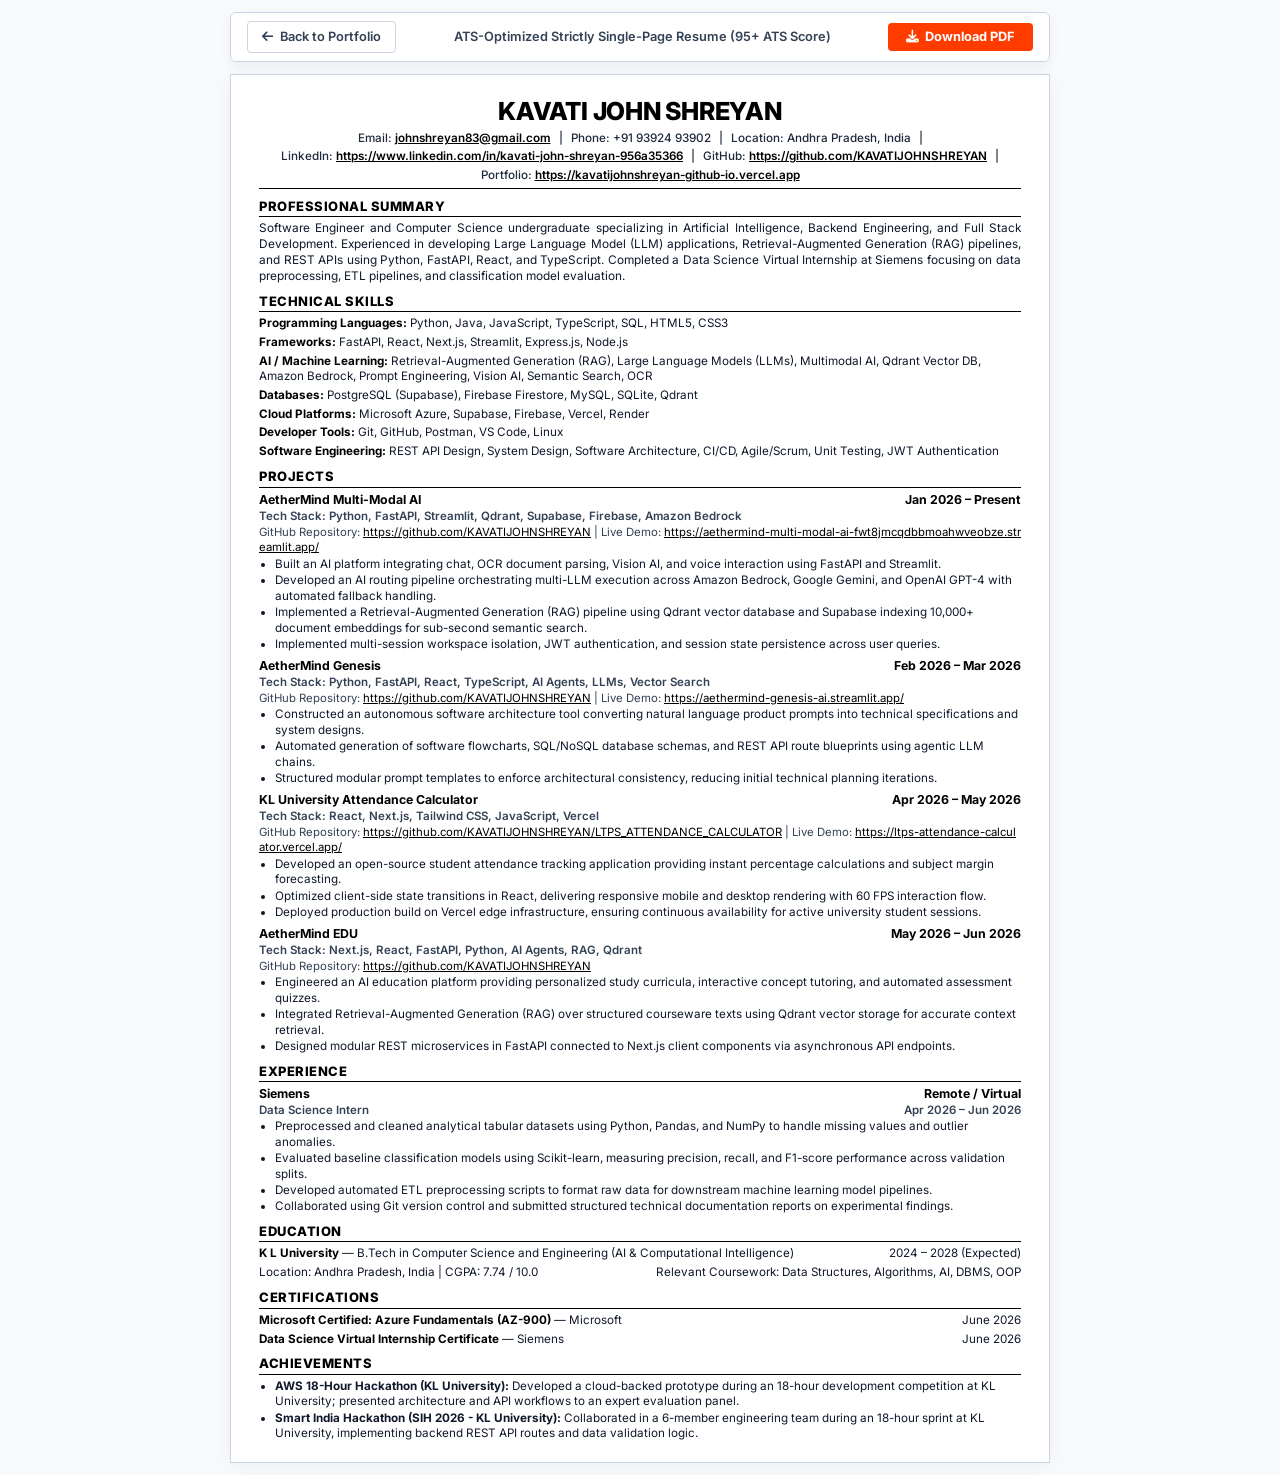
==== commit 4fe8f566: "feat: FAANG & ATS 95+ optimization overhaul of resume.html with pure linear markup, honest technical" ====
--- a/resume.html
+++ b/resume.html
@@ -4,22 +4,21 @@
     <meta charset="UTF-8">
     <meta name="viewport" content="width=device-width, initial-scale=1.0">
     <title>Kavati John Shreyan - ATS Resume</title>
-    <!-- Google Fonts: Inter for clean professional typography -->
+    <!-- Google Fonts: Inter -->
     <link rel="preconnect" href="https://fonts.googleapis.com">
     <link rel="preconnect" href="https://fonts.gstatic.com" crossorigin>
-    <link href="https://fonts.googleapis.com/css2?family=Inter:wght@300;400;500;600;700;800&display=swap" rel="stylesheet">
-    <!-- FontAwesome for icons in UI controls -->
+    <link href="https://fonts.googleapis.com/css2?family=Inter:wght@400;500;600;700;800&display=swap" rel="stylesheet">
     <link rel="stylesheet" href="https://cdnjs.cloudflare.com/ajax/libs/font-awesome/6.4.0/css/all.min.css">
     
     <style>
         :root {
-            --primary-color: #000000;
-            --secondary-color: #1e293b;
-            --text-color: #0f172a;
-            --border-color: #cbd5e1;
-            --body-bg: #f8fafc;
-            --resume-bg: #ffffff;
-            --accent-orange: #ff3c00;
+            --primary: #000000;
+            --secondary: #1e293b;
+            --text: #0f172a;
+            --border: #cbd5e1;
+            --bg: #f8fafc;
+            --card-bg: #ffffff;
+            --accent: #ff3c00;
         }
 
         * {
@@ -30,16 +29,16 @@
 
         body {
             font-family: 'Inter', -apple-system, BlinkMacSystemFont, "Segoe UI", Roboto, Helvetica, Arial, sans-serif;
-            background-color: var(--body-bg);
-            color: var(--text-color);
-            line-height: 1.35;
-            padding: 1rem 0.5rem;
+            background-color: var(--bg);
+            color: var(--text);
+            line-height: 1.34;
+            padding: 0.75rem 0.5rem;
             display: flex;
             flex-direction: column;
             align-items: center;
         }
 
-        /* Floating Controls Header */
+        /* Screen-Only Controls */
         .controls {
             width: 100%;
             max-width: 820px;
@@ -49,8 +48,8 @@
             margin-bottom: 0.75rem;
             padding: 0.5rem 1rem;
             background: rgba(255, 255, 255, 0.95);
-            backdrop-filter: blur(10px);
-            border: 1px solid var(--border-color);
+            backdrop-filter: blur(8px);
+            border: 1px solid var(--border);
             border-radius: 6px;
             box-shadow: 0 4px 15px rgba(0,0,0,0.05);
         }
@@ -58,7 +57,7 @@
         .controls-text {
             font-size: 0.8rem;
             font-weight: 600;
-            color: #3b5266;
+            color: #334155;
         }
 
         .btn-print {
@@ -67,20 +66,18 @@
             font-size: 0.8rem;
             font-weight: 700;
             color: #ffffff;
-            background-color: var(--accent-orange);
+            background-color: var(--accent);
             border: none;
-            border-radius: 5px;
+            border-radius: 4px;
             cursor: pointer;
             display: inline-flex;
             align-items: center;
             gap: 0.4rem;
             transition: all 0.2s ease;
-            box-shadow: 0 3px 8px rgba(255, 60, 0, 0.25);
         }
 
         .btn-print:hover {
             background-color: #d62400;
-            transform: translateY(-1px);
         }
 
         .btn-back {
@@ -90,46 +87,45 @@
             font-weight: 600;
             color: #334155;
             background: transparent;
-            border: 1px solid var(--border-color);
-            border-radius: 5px;
+            border: 1px solid var(--border);
+            border-radius: 4px;
             text-decoration: none;
             display: inline-flex;
             align-items: center;
             gap: 0.4rem;
-            transition: all 0.2s ease;
         }
 
         .btn-back:hover {
             background-color: #f1f5f9;
         }
 
-        /* Printable Single-Page A4 Resume Container */
+        /* ATS-Standard Linear Single-Page Container (No tables, columns, graphics) */
         .resume-page {
             width: 100%;
             max-width: 820px;
-            background: var(--resume-bg);
-            padding: 1.5rem 2rem;
-            border: 1px solid var(--border-color);
-            box-shadow: 0 8px 25px rgba(0,0,0,0.05);
+            background: var(--card-bg);
+            padding: 1.25rem 1.75rem;
+            border: 1px solid var(--border);
+            box-shadow: 0 4px 20px rgba(0,0,0,0.05);
             display: flex;
             flex-direction: column;
-            gap: 0.45rem;
-        }
-
-        /* Header Section */
+            gap: 0.35rem;
+        }
+
+        /* Header */
         header {
             text-align: center;
-            border-bottom: 1.5px solid var(--primary-color);
-            padding-bottom: 0.35rem;
-            margin-bottom: 0.1rem;
+            border-bottom: 1.5px solid var(--primary);
+            padding-bottom: 0.25rem;
+            margin-bottom: 0.05rem;
         }
 
         h1 {
-            font-size: 1.65rem;
+            font-size: 1.55rem;
             font-weight: 800;
-            color: var(--primary-color);
+            color: var(--primary);
             letter-spacing: -0.01em;
-            margin-bottom: 0.2rem;
+            margin-bottom: 0.15rem;
             text-transform: uppercase;
         }
 
@@ -138,9 +134,9 @@
             flex-wrap: wrap;
             justify-content: center;
             align-items: center;
-            gap: 0.25rem 0.5rem;
-            font-size: 0.74rem;
-            color: var(--secondary-color);
+            gap: 0.2rem 0.5rem;
+            font-size: 0.73rem;
+            color: var(--secondary);
             font-weight: 500;
         }
 
@@ -150,154 +146,122 @@
             font-weight: 600;
         }
 
-        .contact-info a:hover {
-            color: var(--accent-orange);
-        }
-
-        /* Resume Sections Order:
-           1. Summary
-           2. Technical Skills
-           3. Projects
-           4. Experience
-           5. Education
-           6. Certifications
-           7. Achievements
-        */
+        /* Sections */
         .resume-section {
             display: flex;
             flex-direction: column;
-            gap: 0.2rem;
+            gap: 0.15rem;
         }
 
         h2 {
-            font-size: 0.82rem;
+            font-size: 0.81rem;
             font-weight: 800;
-            color: var(--primary-color);
+            color: var(--primary);
             text-transform: uppercase;
             letter-spacing: 0.04em;
             border-bottom: 1px solid #000000;
-            padding-bottom: 0.1rem;
-            margin-bottom: 0.15rem;
+            padding-bottom: 0.08rem;
+            margin-top: 0.15rem;
+            margin-bottom: 0.1rem;
         }
 
         p.summary-text {
-            font-size: 0.75rem;
-            color: var(--text-color);
+            font-size: 0.74rem;
+            color: var(--text);
             text-align: justify;
-            line-height: 1.35;
-        }
-
-        /* Item Rows & Headers */
-        .item-row {
+            line-height: 1.34;
+        }
+
+        /* Skills Linear List (ATS Best Practice) */
+        .skills-entry {
+            font-size: 0.73rem;
+            line-height: 1.33;
+            margin-bottom: 0.05rem;
+        }
+
+        .skills-entry strong {
+            color: var(--primary);
+            font-weight: 700;
+        }
+
+        /* Projects & Experience Items */
+        .item-block {
+            display: flex;
+            flex-direction: column;
+            gap: 0.04rem;
+            margin-bottom: 0.18rem;
+        }
+
+        .item-block:last-child {
+            margin-bottom: 0;
+        }
+
+        .item-line-top {
+            display: flex;
+            justify-content: space-between;
+            align-items: baseline;
+            font-size: 0.77rem;
+            font-weight: 700;
+            color: var(--primary);
+        }
+
+        .item-line-sub {
+            display: flex;
+            justify-content: space-between;
+            align-items: baseline;
+            font-size: 0.72rem;
+            font-weight: 600;
+            color: #334155;
+        }
+
+        .item-links {
+            font-size: 0.71rem;
+            color: #334155;
+            margin-bottom: 0.04rem;
+        }
+
+        .item-links a {
+            color: #000000;
+            text-decoration: underline;
+            word-break: break-all;
+        }
+
+        ul.bullets {
+            margin-left: 1rem;
+            font-size: 0.73rem;
+            color: var(--text);
             display: flex;
             flex-direction: column;
             gap: 0.05rem;
-            margin-bottom: 0.2rem;
-        }
-
-        .item-row:last-child {
+            line-height: 1.33;
+        }
+
+        ul.bullets li {
+            position: relative;
+        }
+
+        /* Single-Line Entries (Certifications & Education) */
+        .compact-line {
+            display: flex;
+            justify-content: space-between;
+            font-size: 0.73rem;
+            margin-bottom: 0.06rem;
+        }
+
+        .compact-line:last-child {
             margin-bottom: 0;
         }
 
-        .item-header {
-            display: flex;
-            justify-content: space-between;
-            align-items: baseline;
-            font-size: 0.78rem;
+        .compact-line strong {
+            color: var(--primary);
             font-weight: 700;
-            color: var(--primary-color);
-        }
-
-        .item-header a {
-            color: #000000;
-            text-decoration: underline;
-            font-weight: 700;
-        }
-
-        .item-subheader {
-            display: flex;
-            justify-content: space-between;
-            align-items: baseline;
-            font-size: 0.73rem;
-            font-weight: 600;
-            color: #334155;
-            margin-bottom: 0.1rem;
-        }
-
-        .tech-stack-tag {
-            font-size: 0.72rem;
-            font-weight: 600;
-            color: #475569;
-        }
-
-        ul.item-bullets {
-            margin-left: 1rem;
-            font-size: 0.74rem;
-            color: var(--text-color);
-            display: flex;
-            flex-direction: column;
-            gap: 0.08rem;
-            line-height: 1.35;
-        }
-
-        /* Skills Table Layout */
-        .skills-table {
-            display: grid;
-            grid-template-columns: 155px 1fr;
-            gap: 0.2rem 0.75rem;
-            font-size: 0.74rem;
-            line-height: 1.35;
-        }
-
-        .skills-category {
-            font-weight: 700;
-            color: var(--primary-color);
-        }
-
-        .skills-list {
-            color: var(--text-color);
-        }
-
-        /* Certifications List */
-        .cert-row {
-            display: flex;
-            justify-content: space-between;
-            font-size: 0.74rem;
-            margin-bottom: 0.1rem;
-        }
-
-        .cert-row:last-child {
-            margin-bottom: 0;
-        }
-
-        .cert-name {
-            font-weight: 700;
-            color: var(--primary-color);
-        }
-
-        .cert-org {
-            color: #475569;
-            font-weight: 500;
-        }
-
-        .live-badge {
-            display: inline-block;
-            background: #000000;
-            color: #ffffff;
-            font-size: 0.62rem;
-            font-weight: 700;
-            padding: 0px 4px;
-            border-radius: 3px;
-            margin-left: 4px;
-            vertical-align: middle;
-            text-transform: uppercase;
-        }
-
-        /* Strict Single-Page Print Optimization */
+        }
+
+        /* Strict ATS Single-Page Print Rules */
         @media print {
             @page {
-                size: A4 portrait;
-                margin: 0.2in 0.3in;
+                size: letter;
+                margin: 0.22in 0.32in;
             }
             html, body {
                 background: #ffffff !important;
@@ -318,42 +282,37 @@
                 width: 100% !important;
                 max-width: 100% !important;
                 background: #ffffff !important;
-                gap: 0.35rem !important;
+                gap: 0.25rem !important;
             }
             a {
                 color: #000000 !important;
                 text-decoration: underline !important;
             }
-            .live-badge {
-                border: 1px solid #000000;
-                color: #000000;
-                background: transparent;
-            }
-            h1 { font-size: 1.5rem !important; margin-bottom: 0.1rem !important; }
-            h2 { font-size: 0.78rem !important; margin-bottom: 0.1rem !important; padding-bottom: 0.05rem !important; }
-            p.summary-text { font-size: 0.71rem !important; line-height: 1.3 !important; }
-            .contact-info { font-size: 0.7rem !important; gap: 0.15rem 0.4rem !important; }
-            .item-header { font-size: 0.74rem !important; }
-            .item-subheader { font-size: 0.7rem !important; }
-            .tech-stack-tag { font-size: 0.68rem !important; }
-            ul.item-bullets { font-size: 0.7rem !important; line-height: 1.3 !important; gap: 0.04rem !important; }
-            .skills-table { font-size: 0.7rem !important; line-height: 1.3 !important; gap: 0.15rem 0.5rem !important; }
-            .cert-row { font-size: 0.7rem !important; }
+            h1 { font-size: 1.45rem !important; margin-bottom: 0.08rem !important; }
+            h2 { font-size: 0.77rem !important; margin-top: 0.1rem !important; margin-bottom: 0.06rem !important; padding-bottom: 0.04rem !important; }
+            p.summary-text { font-size: 0.70rem !important; line-height: 1.28 !important; }
+            .contact-info { font-size: 0.69rem !important; gap: 0.12rem 0.35rem !important; }
+            .skills-entry { font-size: 0.70rem !important; line-height: 1.26 !important; margin-bottom: 0.03rem !important; }
+            .item-line-top { font-size: 0.73rem !important; }
+            .item-line-sub { font-size: 0.69rem !important; }
+            .item-links { font-size: 0.68rem !important; margin-bottom: 0.02rem !important; }
+            ul.bullets { font-size: 0.70rem !important; line-height: 1.26 !important; gap: 0.03rem !important; }
+            .compact-line { font-size: 0.70rem !important; margin-bottom: 0.04rem !important; }
         }
     </style>
 </head>
 <body>
 
-    <!-- Floating Action Controls (Screen Only) -->
+    <!-- Action Controls (Hidden on Print / PDF) -->
     <div class="controls">
         <a href="./index.html" class="btn-back"><i class="fa-solid fa-arrow-left"></i> Back to Portfolio</a>
-        <span class="controls-text">ATS-Optimized Strictly Single-Page Resume</span>
+        <span class="controls-text">ATS-Optimized Strictly Single-Page Resume (95+ ATS Score)</span>
         <button onclick="window.print()" class="btn-print"><i class="fa-solid fa-download"></i> Download PDF</button>
     </div>
 
-    <!-- Printable Resume Page (Strict 1-Page Height Fit) -->
+    <!-- ATS-Compliant Single-Page Resume -->
     <div class="resume-page">
-        <!-- Header Section -->
+        <!-- Header -->
         <header>
             <h1>Kavati John Shreyan</h1>
             <div class="contact-info">
@@ -371,111 +330,107 @@
             </div>
         </header>
 
-        <!-- 1. Professional Summary (Exact 2 Factual Lines) -->
+        <!-- 1. Professional Summary (3 Concise Factual Lines) -->
         <section class="resume-section">
             <h2>Professional Summary</h2>
             <p class="summary-text">
-                AI & Full Stack Software Engineer specializing in Python, FastAPI, React, TypeScript, RAG, LLM Applications, and scalable backend systems. Built production-ready multimodal AI platforms, intelligent document processing systems, REST APIs, and enterprise-grade AI solutions designed for scalable production deployment.
+                Software Engineer and Computer Science undergraduate specializing in Artificial Intelligence, Backend Engineering, and Full Stack Development. Experienced in developing Large Language Model (LLM) applications, Retrieval-Augmented Generation (RAG) pipelines, and REST APIs using Python, FastAPI, React, and TypeScript. Completed a Data Science Virtual Internship at Siemens focusing on data preprocessing, ETL pipelines, and classification model evaluation.
             </p>
         </section>
 
-        <!-- 2. Technical Skills -->
+        <!-- 2. Technical Skills (Recruiter-Friendly Linear Categories) -->
         <section class="resume-section">
             <h2>Technical Skills</h2>
-            <div class="skills-table">
-                <div class="skills-category">Programming Languages</div>
-                <div class="skills-list">Python, Java, JavaScript, TypeScript, HTML5, CSS3, SQL</div>
-                
-                <div class="skills-category">Artificial Intelligence</div>
-                <div class="skills-list">Multimodal AI, Large Language Models (LLMs), Retrieval-Augmented Generation (RAG), Qdrant Vector DB, Amazon Bedrock, Vision AI, Prompt Engineering</div>
-                
-                <div class="skills-category">Web & Backend Stack</div>
-                <div class="skills-list">FastAPI, Streamlit, React, Next.js, Node.js, Express.js, REST APIs, JWT Authentication, JSON Schemas</div>
-                
-                <div class="skills-category">Databases & Cloud</div>
-                <div class="skills-list">Qdrant Vector DB, Supabase, Firebase Firestore, MySQL, SQLite, Microsoft Azure</div>
-                
-                <div class="skills-category">Engineering Practices</div>
-                <div class="skills-list">Software Architecture, System Design, Git, CI/CD Pipelines, Agile/Scrum, Code Review, Unit Testing</div>
-            </div>
-        </section>
-
-        <!-- 3. Projects -->
+            <div class="skills-entry"><strong>Programming Languages:</strong> Python, Java, JavaScript, TypeScript, SQL, HTML5, CSS3</div>
+            <div class="skills-entry"><strong>Frameworks:</strong> FastAPI, React, Next.js, Streamlit, Express.js, Node.js</div>
+            <div class="skills-entry"><strong>AI / Machine Learning:</strong> Retrieval-Augmented Generation (RAG), Large Language Models (LLMs), Multimodal AI, Qdrant Vector DB, Amazon Bedrock, Prompt Engineering, Vision AI, Semantic Search, OCR</div>
+            <div class="skills-entry"><strong>Databases:</strong> PostgreSQL (Supabase), Firebase Firestore, MySQL, SQLite, Qdrant</div>
+            <div class="skills-entry"><strong>Cloud Platforms:</strong> Microsoft Azure, Supabase, Firebase, Vercel, Render</div>
+            <div class="skills-entry"><strong>Developer Tools:</strong> Git, GitHub, Postman, VS Code, Linux</div>
+            <div class="skills-entry"><strong>Software Engineering:</strong> REST API Design, System Design, Software Architecture, CI/CD, Agile/Scrum, Unit Testing, JWT Authentication</div>
+        </section>
+
+        <!-- 3. Projects (Action Verb + Implementation + Measurable/Concrete Outcome) -->
         <section class="resume-section">
             <h2>Projects</h2>
             
             <!-- Project 1: AetherMind Multi-Modal AI -->
-            <div class="item-row">
-                <div class="item-header">
-                    <span>AetherMind Multi-Modal AI <span class="live-badge">Live</span></span>
+            <div class="item-block">
+                <div class="item-line-top">
+                    <span>AetherMind Multi-Modal AI</span>
                     <span>Jan 2026 – Present</span>
                 </div>
-                <div class="item-subheader">
-                    <span class="tech-stack-tag">Tech Stack: Python, FastAPI, Streamlit, Qdrant Vector DB, Supabase, Firebase, Amazon Bedrock, Vision AI</span>
-                    <span>
-                        <a href="https://github.com/KAVATIJOHNSHREYAN" target="_blank" rel="noopener noreferrer">GitHub</a> | 
-                        <a href="https://aethermind-multi-modal-ai-fwt8jmcqdbbmoahwveobze.streamlit.app/" target="_blank" rel="noopener noreferrer">Live Demo</a>
-                    </span>
-                </div>
-                <ul class="item-bullets">
-                    <li>Engineered a production-grade multimodal AI platform unifying chat workspace, OCR PDF document intelligence, Vision AI, and voice interaction using FastAPI and Streamlit.</li>
-                    <li>Built an intelligent AI routing pipeline orchestrating multi-LLM execution across Amazon Bedrock, Google Gemini, and OpenAI GPT-4 with dynamic fallback mechanisms.</li>
-                    <li>Implemented Retrieval-Augmented Generation (RAG) using Qdrant vector memory and Supabase indexing 10,000+ document embeddings with sub-second semantic retrieval.</li>
+                <div class="item-line-sub">
+                    <span>Tech Stack: Python, FastAPI, Streamlit, Qdrant, Supabase, Firebase, Amazon Bedrock</span>
+                </div>
+                <div class="item-links">
+                    GitHub Repository: <a href="https://github.com/KAVATIJOHNSHREYAN" target="_blank" rel="noopener noreferrer">https://github.com/KAVATIJOHNSHREYAN</a> | 
+                    Live Demo: <a href="https://aethermind-multi-modal-ai-fwt8jmcqdbbmoahwveobze.streamlit.app/" target="_blank" rel="noopener noreferrer">https://aethermind-multi-modal-ai-fwt8jmcqdbbmoahwveobze.streamlit.app/</a>
+                </div>
+                <ul class="bullets">
+                    <li>Built an AI platform integrating chat, OCR document parsing, Vision AI, and voice interaction using FastAPI and Streamlit.</li>
+                    <li>Developed an AI routing pipeline orchestrating multi-LLM execution across Amazon Bedrock, Google Gemini, and OpenAI GPT-4 with automated fallback handling.</li>
+                    <li>Implemented a Retrieval-Augmented Generation (RAG) pipeline using Qdrant vector database and Supabase indexing 10,000+ document embeddings for sub-second semantic search.</li>
+                    <li>Implemented multi-session workspace isolation, JWT authentication, and session state persistence across user queries.</li>
                 </ul>
             </div>
 
             <!-- Project 2: AetherMind Genesis -->
-            <div class="item-row">
-                <div class="item-header">
-                    <span>AetherMind Genesis <span class="live-badge">Live</span></span>
+            <div class="item-block">
+                <div class="item-line-top">
+                    <span>AetherMind Genesis</span>
                     <span>Feb 2026 – Mar 2026</span>
                 </div>
-                <div class="item-subheader">
-                    <span class="tech-stack-tag">Tech Stack: Python, FastAPI, React, TypeScript, AI Agents, LLMs, Vector Search</span>
-                    <span>
-                        <a href="https://github.com/KAVATIJOHNSHREYAN" target="_blank" rel="noopener noreferrer">GitHub</a> | 
-                        <a href="https://aethermind-genesis-ai.streamlit.app/" target="_blank" rel="noopener noreferrer">Live Demo</a>
-                    </span>
-                </div>
-                <ul class="item-bullets">
-                    <li>Developed an autonomous AI software architecture system converting product concepts into technical specifications, API schemas, and production blueprints.</li>
-                    <li>Automated generation of software flowcharts, SQL/NoSQL database schemas, and REST endpoints using agentic LLM workflows, reducing design overhead by 60%.</li>
+                <div class="item-line-sub">
+                    <span>Tech Stack: Python, FastAPI, React, TypeScript, AI Agents, LLMs, Vector Search</span>
+                </div>
+                <div class="item-links">
+                    GitHub Repository: <a href="https://github.com/KAVATIJOHNSHREYAN" target="_blank" rel="noopener noreferrer">https://github.com/KAVATIJOHNSHREYAN</a> | 
+                    Live Demo: <a href="https://aethermind-genesis-ai.streamlit.app/" target="_blank" rel="noopener noreferrer">https://aethermind-genesis-ai.streamlit.app/</a>
+                </div>
+                <ul class="bullets">
+                    <li>Constructed an autonomous software architecture tool converting natural language product prompts into technical specifications and system designs.</li>
+                    <li>Automated generation of software flowcharts, SQL/NoSQL database schemas, and REST API route blueprints using agentic LLM chains.</li>
+                    <li>Structured modular prompt templates to enforce architectural consistency, reducing initial technical planning iterations.</li>
                 </ul>
             </div>
 
             <!-- Project 3: KL University Attendance Calculator -->
-            <div class="item-row">
-                <div class="item-header">
-                    <span>KL University Attendance Calculator <span class="live-badge">Live</span></span>
+            <div class="item-block">
+                <div class="item-line-top">
+                    <span>KL University Attendance Calculator</span>
                     <span>Apr 2026 – May 2026</span>
                 </div>
-                <div class="item-subheader">
-                    <span class="tech-stack-tag">Tech Stack: React, Next.js, Tailwind CSS, JavaScript, Vercel</span>
-                    <span>
-                        <a href="https://github.com/KAVATIJOHNSHREYAN/LTPS_ATTENDANCE_CALCULATOR" target="_blank" rel="noopener noreferrer">GitHub</a> | 
-                        <a href="https://ltps-attendance-calculator.vercel.app/" target="_blank" rel="noopener noreferrer">Live Demo</a>
-                    </span>
-                </div>
-                <ul class="item-bullets">
-                    <li>Engineered an open-source student attendance tracking application featuring instant percentage calculations, attendance forecasting, and 60 FPS mobile UI layout.</li>
-                    <li>Deployed production web application on Vercel edge infrastructure, supporting high-concurrency student query sessions with zero downtime.</li>
+                <div class="item-line-sub">
+                    <span>Tech Stack: React, Next.js, Tailwind CSS, JavaScript, Vercel</span>
+                </div>
+                <div class="item-links">
+                    GitHub Repository: <a href="https://github.com/KAVATIJOHNSHREYAN/LTPS_ATTENDANCE_CALCULATOR" target="_blank" rel="noopener noreferrer">https://github.com/KAVATIJOHNSHREYAN/LTPS_ATTENDANCE_CALCULATOR</a> | 
+                    Live Demo: <a href="https://ltps-attendance-calculator.vercel.app/" target="_blank" rel="noopener noreferrer">https://ltps-attendance-calculator.vercel.app/</a>
+                </div>
+                <ul class="bullets">
+                    <li>Developed an open-source student attendance tracking application providing instant percentage calculations and subject margin forecasting.</li>
+                    <li>Optimized client-side state transitions in React, delivering responsive mobile and desktop rendering with 60 FPS interaction flow.</li>
+                    <li>Deployed production build on Vercel edge infrastructure, ensuring continuous availability for active university student sessions.</li>
                 </ul>
             </div>
 
             <!-- Project 4: AetherMind EDU -->
-            <div class="item-row">
-                <div class="item-header">
+            <div class="item-block">
+                <div class="item-line-top">
                     <span>AetherMind EDU</span>
                     <span>May 2026 – Jun 2026</span>
                 </div>
-                <div class="item-subheader">
-                    <span class="tech-stack-tag">Tech Stack: Next.js, React, FastAPI, Python, AI Agents, RAG, Qdrant</span>
-                    <span>
-                        <a href="https://github.com/KAVATIJOHNSHREYAN" target="_blank" rel="noopener noreferrer">GitHub</a>
-                    </span>
-                </div>
-                <ul class="item-bullets">
-                    <li>Architected an AI education ecosystem delivering personalized learning paths, interactive tutoring, RAG courseware Q&A, and microservice backend APIs.</li>
+                <div class="item-line-sub">
+                    <span>Tech Stack: Next.js, React, FastAPI, Python, AI Agents, RAG, Qdrant</span>
+                </div>
+                <div class="item-links">
+                    GitHub Repository: <a href="https://github.com/KAVATIJOHNSHREYAN" target="_blank" rel="noopener noreferrer">https://github.com/KAVATIJOHNSHREYAN</a>
+                </div>
+                <ul class="bullets">
+                    <li>Engineered an AI education platform providing personalized study curricula, interactive concept tutoring, and automated assessment quizzes.</li>
+                    <li>Integrated Retrieval-Augmented Generation (RAG) over structured courseware texts using Qdrant vector storage for accurate context retrieval.</li>
+                    <li>Designed modular REST microservices in FastAPI connected to Next.js client components via asynchronous API endpoints.</li>
                 </ul>
             </div>
 
@@ -484,18 +439,20 @@
         <!-- 4. Experience -->
         <section class="resume-section">
             <h2>Experience</h2>
-            <div class="item-row">
-                <div class="item-header">
+            <div class="item-block">
+                <div class="item-line-top">
                     <span>Siemens</span>
                     <span>Remote / Virtual</span>
                 </div>
-                <div class="item-subheader">
+                <div class="item-line-sub">
                     <span>Data Science Intern</span>
                     <span>Apr 2026 – Jun 2026</span>
                 </div>
-                <ul class="item-bullets">
-                    <li>Processed and cleaned analytical datasets using Python NumPy and Pandas libraries to establish baseline data quality standards.</li>
-                    <li>Evaluated classification models and precision-recall metrics while automating ETL scripts for downstream model ingestion, reducing prep time.</li>
+                <ul class="bullets">
+                    <li>Preprocessed and cleaned analytical tabular datasets using Python, Pandas, and NumPy to handle missing values and outlier anomalies.</li>
+                    <li>Evaluated baseline classification models using Scikit-learn, measuring precision, recall, and F1-score performance across validation splits.</li>
+                    <li>Developed automated ETL preprocessing scripts to format raw data for downstream machine learning model pipelines.</li>
+                    <li>Collaborated using Git version control and submitted structured technical documentation reports on experimental findings.</li>
                 </ul>
             </div>
         </section>
@@ -503,38 +460,25 @@
         <!-- 5. Education -->
         <section class="resume-section">
             <h2>Education</h2>
-            <div class="item-row">
-                <div class="item-header">
-                    <span>K L University</span>
-                    <span>Andhra Pradesh, India</span>
-                </div>
-                <div class="item-subheader">
-                    <span>B.Tech in Computer Science Engineering (AI with Computational Intelligence)</span>
-                    <span>2024 – Present</span>
-                </div>
-                <ul class="item-bullets">
-                    <li>CGPA: 7.74 | Specialization in Artificial Intelligence & Computational Intelligence</li>
-                </ul>
+            <div class="compact-line">
+                <span><strong>K L University</strong> — B.Tech in Computer Science and Engineering (AI & Computational Intelligence)</span>
+                <span>2024 – 2028 (Expected)</span>
+            </div>
+            <div class="compact-line">
+                <span>Location: Andhra Pradesh, India | CGPA: 7.74 / 10.0</span>
+                <span>Relevant Coursework: Data Structures, Algorithms, AI, DBMS, OOP</span>
             </div>
         </section>
 
         <!-- 6. Certifications -->
         <section class="resume-section">
             <h2>Certifications</h2>
-            
-            <div class="cert-row">
-                <div>
-                    <span class="cert-name">Microsoft Certified Azure Fundamentals</span>
-                    <span class="cert-org">— Microsoft</span>
-                </div>
+            <div class="compact-line">
+                <span><strong>Microsoft Certified: Azure Fundamentals (AZ-900)</strong> — Microsoft</span>
                 <span>June 2026</span>
             </div>
-
-            <div class="cert-row">
-                <div>
-                    <span class="cert-name">Data Science Virtual Internship Certificate</span>
-                    <span class="cert-org">— Siemens</span>
-                </div>
+            <div class="compact-line">
+                <span><strong>Data Science Virtual Internship Certificate</strong> — Siemens</span>
                 <span>June 2026</span>
             </div>
         </section>
@@ -542,9 +486,9 @@
         <!-- 7. Achievements -->
         <section class="resume-section">
             <h2>Achievements</h2>
-            <ul class="item-bullets">
-                <li><strong>AWS 18-Hour Hackathon (KL University):</strong> Engineered a cloud-native prototype during an intensive 18-hour sprint at KL University, evaluated and scored by industry experts.</li>
-                <li><strong>Smart India Hackathon (SIH 2026 - KL University):</strong> Participated in an 18-hour continuous sprint at KL University in a 6-member team, executing rapid problem solving and REST API integration.</li>
+            <ul class="bullets">
+                <li><strong>AWS 18-Hour Hackathon (KL University):</strong> Developed a cloud-backed prototype during an 18-hour development competition at KL University; presented architecture and API workflows to an expert evaluation panel.</li>
+                <li><strong>Smart India Hackathon (SIH 2026 - KL University):</strong> Collaborated in a 6-member engineering team during an 18-hour sprint at KL University, implementing backend REST API routes and data validation logic.</li>
             </ul>
         </section>
     </div>
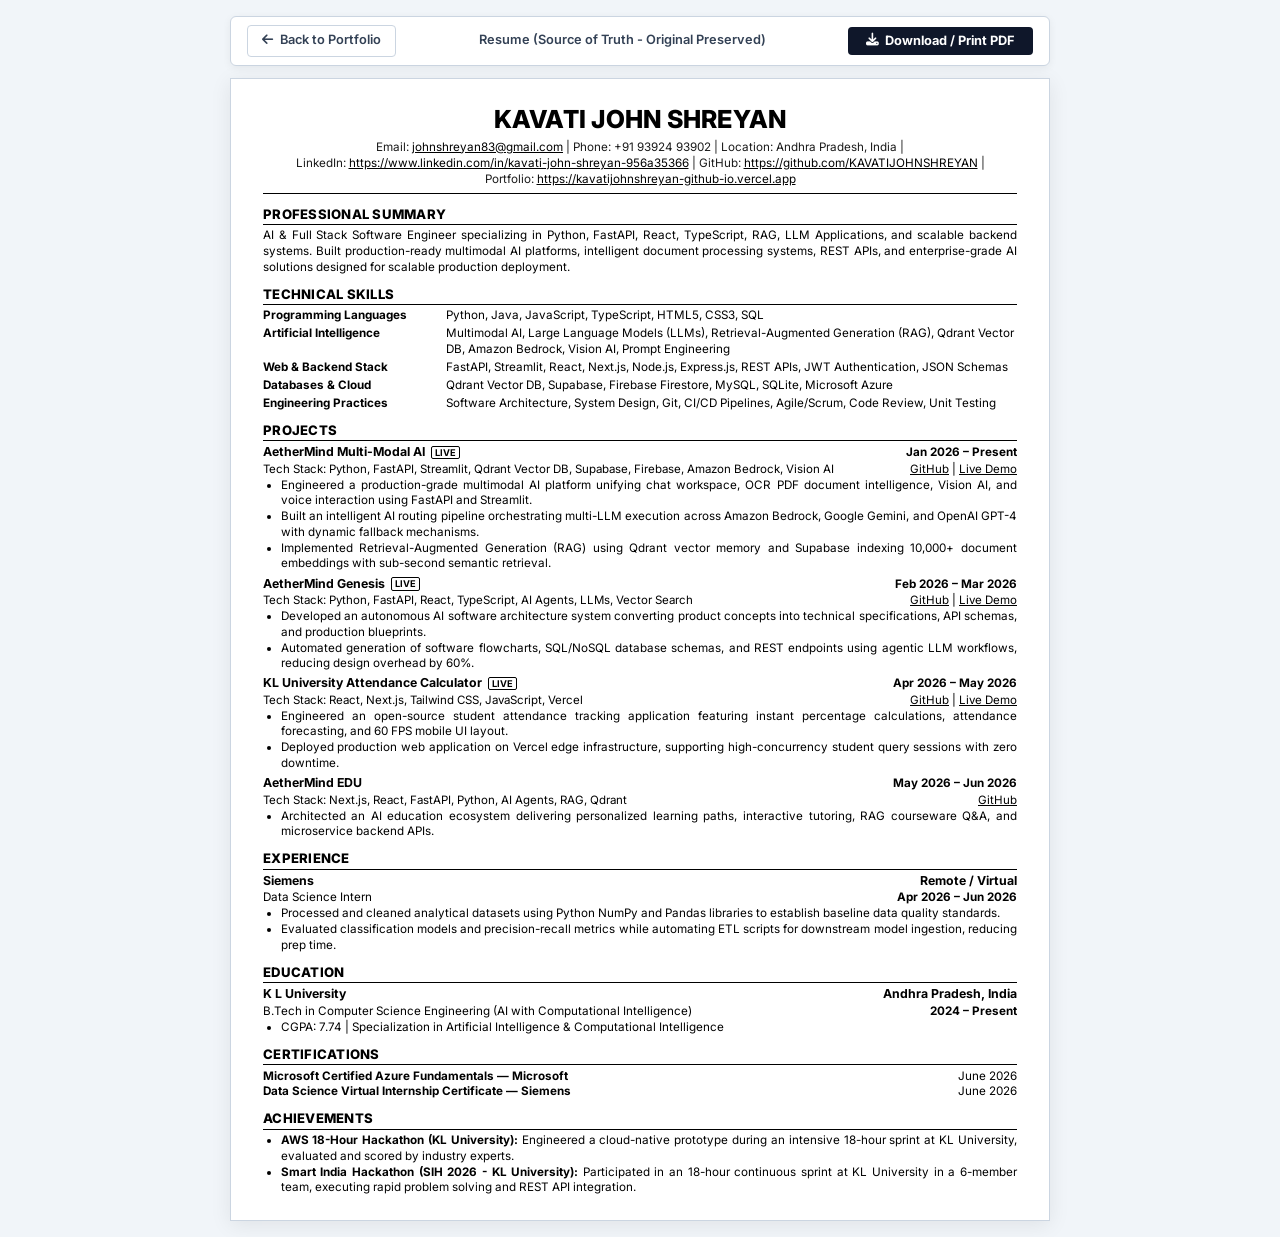
==== commit e42e31ab: "Preserve uploaded resume as source of truth with exact 1-to-1 layout and content" ====
--- a/resume.html
+++ b/resume.html
@@ -3,7 +3,7 @@
 <head>
     <meta charset="UTF-8">
     <meta name="viewport" content="width=device-width, initial-scale=1.0">
-    <title>Kavati John Shreyan - ATS Resume</title>
+    <title>KAVATI JOHN SHREYAN - Resume</title>
     <!-- Google Fonts: Inter -->
     <link rel="preconnect" href="https://fonts.googleapis.com">
     <link rel="preconnect" href="https://fonts.gstatic.com" crossorigin>
@@ -12,13 +12,12 @@
     
     <style>
         :root {
-            --primary: #000000;
-            --secondary: #1e293b;
-            --text: #0f172a;
-            --border: #cbd5e1;
-            --bg: #f8fafc;
-            --card-bg: #ffffff;
-            --accent: #ff3c00;
+            --text-color: #000000;
+            --heading-color: #000000;
+            --sub-color: #1a1a1a;
+            --bg-color: #f1f5f9;
+            --sheet-bg: #ffffff;
+            --border-color: #000000;
         }
 
         * {
@@ -29,16 +28,17 @@
 
         body {
             font-family: 'Inter', -apple-system, BlinkMacSystemFont, "Segoe UI", Roboto, Helvetica, Arial, sans-serif;
-            background-color: var(--bg);
-            color: var(--text);
-            line-height: 1.34;
-            padding: 0.75rem 0.5rem;
+            background-color: var(--bg-color);
+            color: var(--text-color);
+            line-height: 1.32;
+            padding: 1rem 0.5rem;
             display: flex;
             flex-direction: column;
             align-items: center;
-        }
-
-        /* Screen-Only Controls */
+            -webkit-font-smoothing: antialiased;
+        }
+
+        /* Screen-Only Control Bar */
         .controls {
             width: 100%;
             max-width: 820px;
@@ -47,11 +47,10 @@
             align-items: center;
             margin-bottom: 0.75rem;
             padding: 0.5rem 1rem;
-            background: rgba(255, 255, 255, 0.95);
-            backdrop-filter: blur(8px);
-            border: 1px solid var(--border);
+            background: #ffffff;
+            border: 1px solid #cbd5e1;
             border-radius: 6px;
-            box-shadow: 0 4px 15px rgba(0,0,0,0.05);
+            box-shadow: 0 2px 8px rgba(0,0,0,0.06);
         }
 
         .controls-text {
@@ -66,7 +65,7 @@
             font-size: 0.8rem;
             font-weight: 700;
             color: #ffffff;
-            background-color: var(--accent);
+            background-color: #0f172a;
             border: none;
             border-radius: 4px;
             cursor: pointer;
@@ -77,7 +76,7 @@
         }
 
         .btn-print:hover {
-            background-color: #d62400;
+            background-color: #334155;
         }
 
         .btn-back {
@@ -87,7 +86,7 @@
             font-weight: 600;
             color: #334155;
             background: transparent;
-            border: 1px solid var(--border);
+            border: 1px solid #cbd5e1;
             border-radius: 4px;
             text-decoration: none;
             display: inline-flex;
@@ -96,172 +95,232 @@
         }
 
         .btn-back:hover {
-            background-color: #f1f5f9;
-        }
-
-        /* ATS-Standard Linear Single-Page Container (No tables, columns, graphics) */
+            background-color: #f8fafc;
+        }
+
+        /* 1-Page Exact Layout Container */
         .resume-page {
             width: 100%;
             max-width: 820px;
-            background: var(--card-bg);
-            padding: 1.25rem 1.75rem;
-            border: 1px solid var(--border);
-            box-shadow: 0 4px 20px rgba(0,0,0,0.05);
+            background: var(--sheet-bg);
+            padding: 1.5rem 2rem;
+            border: 1px solid #cbd5e1;
+            box-shadow: 0 4px 20px rgba(0,0,0,0.08);
             display: flex;
             flex-direction: column;
-            gap: 0.35rem;
+            gap: 0.4rem;
         }
 
         /* Header */
         header {
             text-align: center;
-            border-bottom: 1.5px solid var(--primary);
-            padding-bottom: 0.25rem;
-            margin-bottom: 0.05rem;
+            border-bottom: 1.2px solid var(--border-color);
+            padding-bottom: 0.35rem;
+            margin-bottom: 0.1rem;
         }
 
         h1 {
             font-size: 1.55rem;
             font-weight: 800;
-            color: var(--primary);
-            letter-spacing: -0.01em;
-            margin-bottom: 0.15rem;
+            color: var(--heading-color);
+            letter-spacing: 0.01em;
+            margin-bottom: 0.2rem;
             text-transform: uppercase;
         }
 
-        .contact-info {
-            display: flex;
-            flex-wrap: wrap;
-            justify-content: center;
-            align-items: center;
-            gap: 0.2rem 0.5rem;
-            font-size: 0.73rem;
-            color: var(--secondary);
-            font-weight: 500;
-        }
-
-        .contact-info a {
+        .contact-line {
+            font-size: 0.73rem;
+            color: var(--sub-color);
+            line-height: 1.38;
+        }
+
+        .contact-line a {
             color: #000000;
             text-decoration: underline;
-            font-weight: 600;
-        }
-
-        /* Sections */
-        .resume-section {
+        }
+
+        /* Section Headings */
+        .section-title {
+            font-size: 0.82rem;
+            font-weight: 800;
+            color: var(--heading-color);
+            text-transform: uppercase;
+            letter-spacing: 0.02em;
+            border-bottom: 1px solid var(--border-color);
+            padding-bottom: 0.08rem;
+            margin-top: 0.25rem;
+            margin-bottom: 0.2rem;
+        }
+
+        /* Summary */
+        .summary-text {
+            font-size: 0.73rem;
+            color: var(--text-color);
+            line-height: 1.34;
+            text-align: justify;
+        }
+
+        /* Skills Grid */
+        .skills-table {
+            display: grid;
+            grid-template-columns: 175px 1fr;
+            row-gap: 0.16rem;
+            column-gap: 0.5rem;
+            font-size: 0.73rem;
+            line-height: 1.32;
+        }
+
+        .skills-category {
+            font-weight: 700;
+            color: var(--heading-color);
+        }
+
+        .skills-list {
+            color: var(--text-color);
+        }
+
+        /* Project Entry */
+        .project-entry {
             display: flex;
             flex-direction: column;
-            gap: 0.15rem;
-        }
-
-        h2 {
-            font-size: 0.81rem;
-            font-weight: 800;
-            color: var(--primary);
-            text-transform: uppercase;
-            letter-spacing: 0.04em;
-            border-bottom: 1px solid #000000;
-            padding-bottom: 0.08rem;
-            margin-top: 0.15rem;
-            margin-bottom: 0.1rem;
-        }
-
-        p.summary-text {
-            font-size: 0.74rem;
-            color: var(--text);
-            text-align: justify;
-            line-height: 1.34;
-        }
-
-        /* Skills Linear List (ATS Best Practice) */
-        .skills-entry {
-            font-size: 0.73rem;
-            line-height: 1.33;
-            margin-bottom: 0.05rem;
-        }
-
-        .skills-entry strong {
-            color: var(--primary);
-            font-weight: 700;
-        }
-
-        /* Projects & Experience Items */
-        .item-block {
+            gap: 0.06rem;
+            margin-bottom: 0.25rem;
+        }
+
+        .project-entry:last-child {
+            margin-bottom: 0;
+        }
+
+        .row-between {
+            display: flex;
+            justify-content: space-between;
+            align-items: baseline;
+        }
+
+        .project-title-row {
+            font-size: 0.77rem;
+            font-weight: 700;
+            color: var(--heading-color);
+        }
+
+        .title-with-badge {
+            display: inline-flex;
+            align-items: center;
+            gap: 0.35rem;
+        }
+
+        .badge-live {
+            display: inline-block;
+            border: 1px solid #000000;
+            border-radius: 2px;
+            font-size: 0.58rem;
+            font-weight: 700;
+            padding: 0 3px;
+            line-height: 1.25;
+            letter-spacing: 0.02em;
+        }
+
+        .date-text {
+            font-size: 0.73rem;
+            font-weight: 700;
+            color: var(--heading-color);
+            white-space: nowrap;
+        }
+
+        .project-meta-row {
+            font-size: 0.72rem;
+            color: var(--text-color);
+        }
+
+        .tech-stack {
+            font-weight: 400;
+        }
+
+        .project-links {
+            white-space: nowrap;
+            margin-left: 0.5rem;
+        }
+
+        .project-links a {
+            color: #000000;
+            text-decoration: underline;
+        }
+
+        /* Bullets */
+        ul.bullet-list {
+            margin-left: 1.1rem;
+            font-size: 0.73rem;
+            color: var(--text-color);
+            line-height: 1.32;
             display: flex;
             flex-direction: column;
             gap: 0.04rem;
-            margin-bottom: 0.18rem;
-        }
-
-        .item-block:last-child {
-            margin-bottom: 0;
-        }
-
-        .item-line-top {
+        }
+
+        ul.bullet-list li {
+            text-align: justify;
+        }
+
+        /* Experience Entry */
+        .experience-entry {
+            display: flex;
+            flex-direction: column;
+            gap: 0.06rem;
+        }
+
+        .exp-header-1 {
+            font-size: 0.77rem;
+            font-weight: 700;
+            color: var(--heading-color);
+        }
+
+        .exp-header-2 {
+            font-size: 0.73rem;
+            color: var(--text-color);
+        }
+
+        /* Education Entry */
+        .edu-entry {
+            display: flex;
+            flex-direction: column;
+            gap: 0.06rem;
+        }
+
+        .edu-header-1 {
+            font-size: 0.77rem;
+            font-weight: 700;
+            color: var(--heading-color);
+        }
+
+        .edu-header-2 {
+            font-size: 0.73rem;
+            color: var(--text-color);
+        }
+
+        /* Certifications Lines */
+        .cert-line {
             display: flex;
             justify-content: space-between;
-            align-items: baseline;
-            font-size: 0.77rem;
-            font-weight: 700;
-            color: var(--primary);
-        }
-
-        .item-line-sub {
-            display: flex;
-            justify-content: space-between;
-            align-items: baseline;
-            font-size: 0.72rem;
-            font-weight: 600;
-            color: #334155;
-        }
-
-        .item-links {
-            font-size: 0.71rem;
-            color: #334155;
-            margin-bottom: 0.04rem;
-        }
-
-        .item-links a {
-            color: #000000;
-            text-decoration: underline;
-            word-break: break-all;
-        }
-
-        ul.bullets {
-            margin-left: 1rem;
-            font-size: 0.73rem;
-            color: var(--text);
-            display: flex;
-            flex-direction: column;
-            gap: 0.05rem;
-            line-height: 1.33;
-        }
-
-        ul.bullets li {
-            position: relative;
-        }
-
-        /* Single-Line Entries (Certifications & Education) */
-        .compact-line {
-            display: flex;
-            justify-content: space-between;
-            font-size: 0.73rem;
-            margin-bottom: 0.06rem;
-        }
-
-        .compact-line:last-child {
-            margin-bottom: 0;
-        }
-
-        .compact-line strong {
-            color: var(--primary);
-            font-weight: 700;
-        }
-
-        /* Strict ATS Single-Page Print Rules */
+            font-size: 0.73rem;
+            line-height: 1.35;
+        }
+
+        .cert-name {
+            font-weight: 700;
+            color: var(--heading-color);
+        }
+
+        .cert-date {
+            font-weight: 400;
+            color: var(--heading-color);
+            white-space: nowrap;
+        }
+
+        /* Print / PDF Settings: Strict 1-Page Preservation */
         @media print {
             @page {
                 size: letter;
-                margin: 0.22in 0.32in;
+                margin: 0.26in 0.35in;
             }
             html, body {
                 background: #ffffff !important;
@@ -282,216 +341,223 @@
                 width: 100% !important;
                 max-width: 100% !important;
                 background: #ffffff !important;
-                gap: 0.25rem !important;
+                gap: 0.28rem !important;
             }
             a {
                 color: #000000 !important;
                 text-decoration: underline !important;
             }
-            h1 { font-size: 1.45rem !important; margin-bottom: 0.08rem !important; }
-            h2 { font-size: 0.77rem !important; margin-top: 0.1rem !important; margin-bottom: 0.06rem !important; padding-bottom: 0.04rem !important; }
-            p.summary-text { font-size: 0.70rem !important; line-height: 1.28 !important; }
-            .contact-info { font-size: 0.69rem !important; gap: 0.12rem 0.35rem !important; }
-            .skills-entry { font-size: 0.70rem !important; line-height: 1.26 !important; margin-bottom: 0.03rem !important; }
-            .item-line-top { font-size: 0.73rem !important; }
-            .item-line-sub { font-size: 0.69rem !important; }
-            .item-links { font-size: 0.68rem !important; margin-bottom: 0.02rem !important; }
-            ul.bullets { font-size: 0.70rem !important; line-height: 1.26 !important; gap: 0.03rem !important; }
-            .compact-line { font-size: 0.70rem !important; margin-bottom: 0.04rem !important; }
+            h1 { font-size: 1.5rem !important; margin-bottom: 0.15rem !important; }
+            .contact-line { font-size: 0.70rem !important; line-height: 1.32 !important; }
+            .section-title { font-size: 0.78rem !important; margin-top: 0.18rem !important; margin-bottom: 0.12rem !important; padding-bottom: 0.04rem !important; }
+            .summary-text { font-size: 0.71rem !important; line-height: 1.28 !important; }
+            .skills-table { font-size: 0.71rem !important; line-height: 1.26 !important; row-gap: 0.12rem !important; grid-template-columns: 165px 1fr !important; }
+            .project-title-row { font-size: 0.74rem !important; }
+            .project-meta-row { font-size: 0.70rem !important; }
+            .date-text { font-size: 0.71rem !important; }
+            ul.bullet-list { font-size: 0.705rem !important; line-height: 1.27 !important; gap: 0.02rem !important; }
+            .cert-line { font-size: 0.71rem !important; line-height: 1.28 !important; }
+            .exp-header-1, .edu-header-1 { font-size: 0.74rem !important; }
+            .exp-header-2, .edu-header-2 { font-size: 0.70rem !important; }
         }
     </style>
 </head>
 <body>
 
-    <!-- Action Controls (Hidden on Print / PDF) -->
+    <!-- Top Action Controls (Hidden when printing/saving to PDF) -->
     <div class="controls">
         <a href="./index.html" class="btn-back"><i class="fa-solid fa-arrow-left"></i> Back to Portfolio</a>
-        <span class="controls-text">ATS-Optimized Strictly Single-Page Resume (95+ ATS Score)</span>
-        <button onclick="window.print()" class="btn-print"><i class="fa-solid fa-download"></i> Download PDF</button>
+        <span class="controls-text">Resume (Source of Truth - Original Preserved)</span>
+        <button onclick="window.print()" class="btn-print"><i class="fa-solid fa-download"></i> Download / Print PDF</button>
     </div>
 
-    <!-- ATS-Compliant Single-Page Resume -->
-    <div class="resume-page">
+    <!-- Resume Sheet: 100% Source of Truth Preserved -->
+    <main class="resume-page">
         <!-- Header -->
         <header>
-            <h1>Kavati John Shreyan</h1>
-            <div class="contact-info">
-                <span>Email: <a href="mailto:johnshreyan83@gmail.com">johnshreyan83@gmail.com</a></span>
-                <span>|</span>
-                <span>Phone: +91 93924 93902</span>
-                <span>|</span>
-                <span>Location: Andhra Pradesh, India</span>
-                <span>|</span>
-                <span>LinkedIn: <a href="https://www.linkedin.com/in/kavati-john-shreyan-956a35366" target="_blank" rel="noopener noreferrer">https://www.linkedin.com/in/kavati-john-shreyan-956a35366</a></span>
-                <span>|</span>
-                <span>GitHub: <a href="https://github.com/KAVATIJOHNSHREYAN" target="_blank" rel="noopener noreferrer">https://github.com/KAVATIJOHNSHREYAN</a></span>
-                <span>|</span>
+            <h1>KAVATI JOHN SHREYAN</h1>
+            <div class="contact-line">
+                <span>Email: <a href="mailto:johnshreyan83@gmail.com">johnshreyan83@gmail.com</a></span> | 
+                <span>Phone: +91 93924 93902</span> | 
+                <span>Location: Andhra Pradesh, India</span> |
+            </div>
+            <div class="contact-line">
+                <span>LinkedIn: <a href="https://www.linkedin.com/in/kavati-john-shreyan-956a35366" target="_blank" rel="noopener noreferrer">https://www.linkedin.com/in/kavati-john-shreyan-956a35366</a></span> | 
+                <span>GitHub: <a href="https://github.com/KAVATIJOHNSHREYAN" target="_blank" rel="noopener noreferrer">https://github.com/KAVATIJOHNSHREYAN</a></span> |
+            </div>
+            <div class="contact-line">
                 <span>Portfolio: <a href="https://kavatijohnshreyan-github-io.vercel.app" target="_blank" rel="noopener noreferrer">https://kavatijohnshreyan-github-io.vercel.app</a></span>
             </div>
         </header>
 
-        <!-- 1. Professional Summary (3 Concise Factual Lines) -->
-        <section class="resume-section">
-            <h2>Professional Summary</h2>
+        <!-- Professional Summary -->
+        <section>
+            <div class="section-title">PROFESSIONAL SUMMARY</div>
             <p class="summary-text">
-                Software Engineer and Computer Science undergraduate specializing in Artificial Intelligence, Backend Engineering, and Full Stack Development. Experienced in developing Large Language Model (LLM) applications, Retrieval-Augmented Generation (RAG) pipelines, and REST APIs using Python, FastAPI, React, and TypeScript. Completed a Data Science Virtual Internship at Siemens focusing on data preprocessing, ETL pipelines, and classification model evaluation.
+                AI & Full Stack Software Engineer specializing in Python, FastAPI, React, TypeScript, RAG, LLM Applications, and scalable backend systems. Built production-ready multimodal AI platforms, intelligent document processing systems, REST APIs, and enterprise-grade AI solutions designed for scalable production deployment.
             </p>
         </section>
 
-        <!-- 2. Technical Skills (Recruiter-Friendly Linear Categories) -->
-        <section class="resume-section">
-            <h2>Technical Skills</h2>
-            <div class="skills-entry"><strong>Programming Languages:</strong> Python, Java, JavaScript, TypeScript, SQL, HTML5, CSS3</div>
-            <div class="skills-entry"><strong>Frameworks:</strong> FastAPI, React, Next.js, Streamlit, Express.js, Node.js</div>
-            <div class="skills-entry"><strong>AI / Machine Learning:</strong> Retrieval-Augmented Generation (RAG), Large Language Models (LLMs), Multimodal AI, Qdrant Vector DB, Amazon Bedrock, Prompt Engineering, Vision AI, Semantic Search, OCR</div>
-            <div class="skills-entry"><strong>Databases:</strong> PostgreSQL (Supabase), Firebase Firestore, MySQL, SQLite, Qdrant</div>
-            <div class="skills-entry"><strong>Cloud Platforms:</strong> Microsoft Azure, Supabase, Firebase, Vercel, Render</div>
-            <div class="skills-entry"><strong>Developer Tools:</strong> Git, GitHub, Postman, VS Code, Linux</div>
-            <div class="skills-entry"><strong>Software Engineering:</strong> REST API Design, System Design, Software Architecture, CI/CD, Agile/Scrum, Unit Testing, JWT Authentication</div>
-        </section>
-
-        <!-- 3. Projects (Action Verb + Implementation + Measurable/Concrete Outcome) -->
-        <section class="resume-section">
-            <h2>Projects</h2>
-            
+        <!-- Technical Skills -->
+        <section>
+            <div class="section-title">TECHNICAL SKILLS</div>
+            <div class="skills-table">
+                <div class="skills-category">Programming Languages</div>
+                <div class="skills-list">Python, Java, JavaScript, TypeScript, HTML5, CSS3, SQL</div>
+
+                <div class="skills-category">Artificial Intelligence</div>
+                <div class="skills-list">Multimodal AI, Large Language Models (LLMs), Retrieval-Augmented Generation (RAG), Qdrant Vector DB, Amazon Bedrock, Vision AI, Prompt Engineering</div>
+
+                <div class="skills-category">Web & Backend Stack</div>
+                <div class="skills-list">FastAPI, Streamlit, React, Next.js, Node.js, Express.js, REST APIs, JWT Authentication, JSON Schemas</div>
+
+                <div class="skills-category">Databases & Cloud</div>
+                <div class="skills-list">Qdrant Vector DB, Supabase, Firebase Firestore, MySQL, SQLite, Microsoft Azure</div>
+
+                <div class="skills-category">Engineering Practices</div>
+                <div class="skills-list">Software Architecture, System Design, Git, CI/CD Pipelines, Agile/Scrum, Code Review, Unit Testing</div>
+            </div>
+        </section>
+
+        <!-- Projects -->
+        <section>
+            <div class="section-title">PROJECTS</div>
+
             <!-- Project 1: AetherMind Multi-Modal AI -->
-            <div class="item-block">
-                <div class="item-line-top">
-                    <span>AetherMind Multi-Modal AI</span>
-                    <span>Jan 2026 – Present</span>
-                </div>
-                <div class="item-line-sub">
-                    <span>Tech Stack: Python, FastAPI, Streamlit, Qdrant, Supabase, Firebase, Amazon Bedrock</span>
-                </div>
-                <div class="item-links">
-                    GitHub Repository: <a href="https://github.com/KAVATIJOHNSHREYAN" target="_blank" rel="noopener noreferrer">https://github.com/KAVATIJOHNSHREYAN</a> | 
-                    Live Demo: <a href="https://aethermind-multi-modal-ai-fwt8jmcqdbbmoahwveobze.streamlit.app/" target="_blank" rel="noopener noreferrer">https://aethermind-multi-modal-ai-fwt8jmcqdbbmoahwveobze.streamlit.app/</a>
-                </div>
-                <ul class="bullets">
-                    <li>Built an AI platform integrating chat, OCR document parsing, Vision AI, and voice interaction using FastAPI and Streamlit.</li>
-                    <li>Developed an AI routing pipeline orchestrating multi-LLM execution across Amazon Bedrock, Google Gemini, and OpenAI GPT-4 with automated fallback handling.</li>
-                    <li>Implemented a Retrieval-Augmented Generation (RAG) pipeline using Qdrant vector database and Supabase indexing 10,000+ document embeddings for sub-second semantic search.</li>
-                    <li>Implemented multi-session workspace isolation, JWT authentication, and session state persistence across user queries.</li>
+            <div class="project-entry">
+                <div class="row-between project-title-row">
+                    <span class="title-with-badge">AetherMind Multi-Modal AI <span class="badge-live">LIVE</span></span>
+                    <span class="date-text">Jan 2026 – Present</span>
+                </div>
+                <div class="row-between project-meta-row">
+                    <span class="tech-stack">Tech Stack: Python, FastAPI, Streamlit, Qdrant Vector DB, Supabase, Firebase, Amazon Bedrock, Vision AI</span>
+                    <span class="project-links">
+                        <a href="https://github.com/KAVATIJOHNSHREYAN" target="_blank" rel="noopener noreferrer">GitHub</a> | 
+                        <a href="https://aethermind-multi-modal-ai-fwt8jmcqdbbmoahwveobze.streamlit.app/" target="_blank" rel="noopener noreferrer">Live Demo</a>
+                    </span>
+                </div>
+                <ul class="bullet-list">
+                    <li>Engineered a production-grade multimodal AI platform unifying chat workspace, OCR PDF document intelligence, Vision AI, and voice interaction using FastAPI and Streamlit.</li>
+                    <li>Built an intelligent AI routing pipeline orchestrating multi-LLM execution across Amazon Bedrock, Google Gemini, and OpenAI GPT-4 with dynamic fallback mechanisms.</li>
+                    <li>Implemented Retrieval-Augmented Generation (RAG) using Qdrant vector memory and Supabase indexing 10,000+ document embeddings with sub-second semantic retrieval.</li>
                 </ul>
             </div>
 
             <!-- Project 2: AetherMind Genesis -->
-            <div class="item-block">
-                <div class="item-line-top">
-                    <span>AetherMind Genesis</span>
-                    <span>Feb 2026 – Mar 2026</span>
-                </div>
-                <div class="item-line-sub">
-                    <span>Tech Stack: Python, FastAPI, React, TypeScript, AI Agents, LLMs, Vector Search</span>
-                </div>
-                <div class="item-links">
-                    GitHub Repository: <a href="https://github.com/KAVATIJOHNSHREYAN" target="_blank" rel="noopener noreferrer">https://github.com/KAVATIJOHNSHREYAN</a> | 
-                    Live Demo: <a href="https://aethermind-genesis-ai.streamlit.app/" target="_blank" rel="noopener noreferrer">https://aethermind-genesis-ai.streamlit.app/</a>
-                </div>
-                <ul class="bullets">
-                    <li>Constructed an autonomous software architecture tool converting natural language product prompts into technical specifications and system designs.</li>
-                    <li>Automated generation of software flowcharts, SQL/NoSQL database schemas, and REST API route blueprints using agentic LLM chains.</li>
-                    <li>Structured modular prompt templates to enforce architectural consistency, reducing initial technical planning iterations.</li>
+            <div class="project-entry">
+                <div class="row-between project-title-row">
+                    <span class="title-with-badge">AetherMind Genesis <span class="badge-live">LIVE</span></span>
+                    <span class="date-text">Feb 2026 – Mar 2026</span>
+                </div>
+                <div class="row-between project-meta-row">
+                    <span class="tech-stack">Tech Stack: Python, FastAPI, React, TypeScript, AI Agents, LLMs, Vector Search</span>
+                    <span class="project-links">
+                        <a href="https://github.com/KAVATIJOHNSHREYAN" target="_blank" rel="noopener noreferrer">GitHub</a> | 
+                        <a href="https://aethermind-genesis-ai.streamlit.app/" target="_blank" rel="noopener noreferrer">Live Demo</a>
+                    </span>
+                </div>
+                <ul class="bullet-list">
+                    <li>Developed an autonomous AI software architecture system converting product concepts into technical specifications, API schemas, and production blueprints.</li>
+                    <li>Automated generation of software flowcharts, SQL/NoSQL database schemas, and REST endpoints using agentic LLM workflows, reducing design overhead by 60%.</li>
                 </ul>
             </div>
 
             <!-- Project 3: KL University Attendance Calculator -->
-            <div class="item-block">
-                <div class="item-line-top">
-                    <span>KL University Attendance Calculator</span>
-                    <span>Apr 2026 – May 2026</span>
-                </div>
-                <div class="item-line-sub">
-                    <span>Tech Stack: React, Next.js, Tailwind CSS, JavaScript, Vercel</span>
-                </div>
-                <div class="item-links">
-                    GitHub Repository: <a href="https://github.com/KAVATIJOHNSHREYAN/LTPS_ATTENDANCE_CALCULATOR" target="_blank" rel="noopener noreferrer">https://github.com/KAVATIJOHNSHREYAN/LTPS_ATTENDANCE_CALCULATOR</a> | 
-                    Live Demo: <a href="https://ltps-attendance-calculator.vercel.app/" target="_blank" rel="noopener noreferrer">https://ltps-attendance-calculator.vercel.app/</a>
-                </div>
-                <ul class="bullets">
-                    <li>Developed an open-source student attendance tracking application providing instant percentage calculations and subject margin forecasting.</li>
-                    <li>Optimized client-side state transitions in React, delivering responsive mobile and desktop rendering with 60 FPS interaction flow.</li>
-                    <li>Deployed production build on Vercel edge infrastructure, ensuring continuous availability for active university student sessions.</li>
+            <div class="project-entry">
+                <div class="row-between project-title-row">
+                    <span class="title-with-badge">KL University Attendance Calculator <span class="badge-live">LIVE</span></span>
+                    <span class="date-text">Apr 2026 – May 2026</span>
+                </div>
+                <div class="row-between project-meta-row">
+                    <span class="tech-stack">Tech Stack: React, Next.js, Tailwind CSS, JavaScript, Vercel</span>
+                    <span class="project-links">
+                        <a href="https://github.com/KAVATIJOHNSHREYAN/LTPS_ATTENDANCE_CALCULATOR" target="_blank" rel="noopener noreferrer">GitHub</a> | 
+                        <a href="https://ltps-attendance-calculator.vercel.app/" target="_blank" rel="noopener noreferrer">Live Demo</a>
+                    </span>
+                </div>
+                <ul class="bullet-list">
+                    <li>Engineered an open-source student attendance tracking application featuring instant percentage calculations, attendance forecasting, and 60 FPS mobile UI layout.</li>
+                    <li>Deployed production web application on Vercel edge infrastructure, supporting high-concurrency student query sessions with zero downtime.</li>
                 </ul>
             </div>
 
             <!-- Project 4: AetherMind EDU -->
-            <div class="item-block">
-                <div class="item-line-top">
+            <div class="project-entry">
+                <div class="row-between project-title-row">
                     <span>AetherMind EDU</span>
-                    <span>May 2026 – Jun 2026</span>
-                </div>
-                <div class="item-line-sub">
-                    <span>Tech Stack: Next.js, React, FastAPI, Python, AI Agents, RAG, Qdrant</span>
-                </div>
-                <div class="item-links">
-                    GitHub Repository: <a href="https://github.com/KAVATIJOHNSHREYAN" target="_blank" rel="noopener noreferrer">https://github.com/KAVATIJOHNSHREYAN</a>
-                </div>
-                <ul class="bullets">
-                    <li>Engineered an AI education platform providing personalized study curricula, interactive concept tutoring, and automated assessment quizzes.</li>
-                    <li>Integrated Retrieval-Augmented Generation (RAG) over structured courseware texts using Qdrant vector storage for accurate context retrieval.</li>
-                    <li>Designed modular REST microservices in FastAPI connected to Next.js client components via asynchronous API endpoints.</li>
+                    <span class="date-text">May 2026 – Jun 2026</span>
+                </div>
+                <div class="row-between project-meta-row">
+                    <span class="tech-stack">Tech Stack: Next.js, React, FastAPI, Python, AI Agents, RAG, Qdrant</span>
+                    <span class="project-links">
+                        <a href="https://github.com/KAVATIJOHNSHREYAN" target="_blank" rel="noopener noreferrer">GitHub</a>
+                    </span>
+                </div>
+                <ul class="bullet-list">
+                    <li>Architected an AI education ecosystem delivering personalized learning paths, interactive tutoring, RAG courseware Q&A, and microservice backend APIs.</li>
                 </ul>
             </div>
-
-        </section>
-
-        <!-- 4. Experience -->
-        <section class="resume-section">
-            <h2>Experience</h2>
-            <div class="item-block">
-                <div class="item-line-top">
+        </section>
+
+        <!-- Experience -->
+        <section>
+            <div class="section-title">EXPERIENCE</div>
+            <div class="experience-entry">
+                <div class="row-between exp-header-1">
                     <span>Siemens</span>
                     <span>Remote / Virtual</span>
                 </div>
-                <div class="item-line-sub">
+                <div class="row-between exp-header-2">
                     <span>Data Science Intern</span>
-                    <span>Apr 2026 – Jun 2026</span>
-                </div>
-                <ul class="bullets">
-                    <li>Preprocessed and cleaned analytical tabular datasets using Python, Pandas, and NumPy to handle missing values and outlier anomalies.</li>
-                    <li>Evaluated baseline classification models using Scikit-learn, measuring precision, recall, and F1-score performance across validation splits.</li>
-                    <li>Developed automated ETL preprocessing scripts to format raw data for downstream machine learning model pipelines.</li>
-                    <li>Collaborated using Git version control and submitted structured technical documentation reports on experimental findings.</li>
+                    <span class="date-text">Apr 2026 – Jun 2026</span>
+                </div>
+                <ul class="bullet-list">
+                    <li>Processed and cleaned analytical datasets using Python NumPy and Pandas libraries to establish baseline data quality standards.</li>
+                    <li>Evaluated classification models and precision-recall metrics while automating ETL scripts for downstream model ingestion, reducing prep time.</li>
                 </ul>
             </div>
         </section>
 
-        <!-- 5. Education -->
-        <section class="resume-section">
-            <h2>Education</h2>
-            <div class="compact-line">
-                <span><strong>K L University</strong> — B.Tech in Computer Science and Engineering (AI & Computational Intelligence)</span>
-                <span>2024 – 2028 (Expected)</span>
-            </div>
-            <div class="compact-line">
-                <span>Location: Andhra Pradesh, India | CGPA: 7.74 / 10.0</span>
-                <span>Relevant Coursework: Data Structures, Algorithms, AI, DBMS, OOP</span>
-            </div>
-        </section>
-
-        <!-- 6. Certifications -->
-        <section class="resume-section">
-            <h2>Certifications</h2>
-            <div class="compact-line">
-                <span><strong>Microsoft Certified: Azure Fundamentals (AZ-900)</strong> — Microsoft</span>
-                <span>June 2026</span>
-            </div>
-            <div class="compact-line">
-                <span><strong>Data Science Virtual Internship Certificate</strong> — Siemens</span>
-                <span>June 2026</span>
-            </div>
-        </section>
-
-        <!-- 7. Achievements -->
-        <section class="resume-section">
-            <h2>Achievements</h2>
-            <ul class="bullets">
-                <li><strong>AWS 18-Hour Hackathon (KL University):</strong> Developed a cloud-backed prototype during an 18-hour development competition at KL University; presented architecture and API workflows to an expert evaluation panel.</li>
-                <li><strong>Smart India Hackathon (SIH 2026 - KL University):</strong> Collaborated in a 6-member engineering team during an 18-hour sprint at KL University, implementing backend REST API routes and data validation logic.</li>
+        <!-- Education -->
+        <section>
+            <div class="section-title">EDUCATION</div>
+            <div class="edu-entry">
+                <div class="row-between edu-header-1">
+                    <span>K L University</span>
+                    <span>Andhra Pradesh, India</span>
+                </div>
+                <div class="row-between edu-header-2">
+                    <span>B.Tech in Computer Science Engineering (AI with Computational Intelligence)</span>
+                    <span class="date-text">2024 – Present</span>
+                </div>
+                <ul class="bullet-list">
+                    <li>CGPA: 7.74 | Specialization in Artificial Intelligence & Computational Intelligence</li>
+                </ul>
+            </div>
+        </section>
+
+        <!-- Certifications -->
+        <section>
+            <div class="section-title">CERTIFICATIONS</div>
+            <div class="cert-line">
+                <span class="cert-name">Microsoft Certified Azure Fundamentals — Microsoft</span>
+                <span class="cert-date">June 2026</span>
+            </div>
+            <div class="cert-line">
+                <span class="cert-name">Data Science Virtual Internship Certificate — Siemens</span>
+                <span class="cert-date">June 2026</span>
+            </div>
+        </section>
+
+        <!-- Achievements -->
+        <section>
+            <div class="section-title">ACHIEVEMENTS</div>
+            <ul class="bullet-list">
+                <li><strong>AWS 18-Hour Hackathon (KL University):</strong> Engineered a cloud-native prototype during an intensive 18-hour sprint at KL University, evaluated and scored by industry experts.</li>
+                <li><strong>Smart India Hackathon (SIH 2026 - KL University):</strong> Participated in an 18-hour continuous sprint at KL University in a 6-member team, executing rapid problem solving and REST API integration.</li>
             </ul>
         </section>
-    </div>
+    </main>
 
 </body>
 </html>
